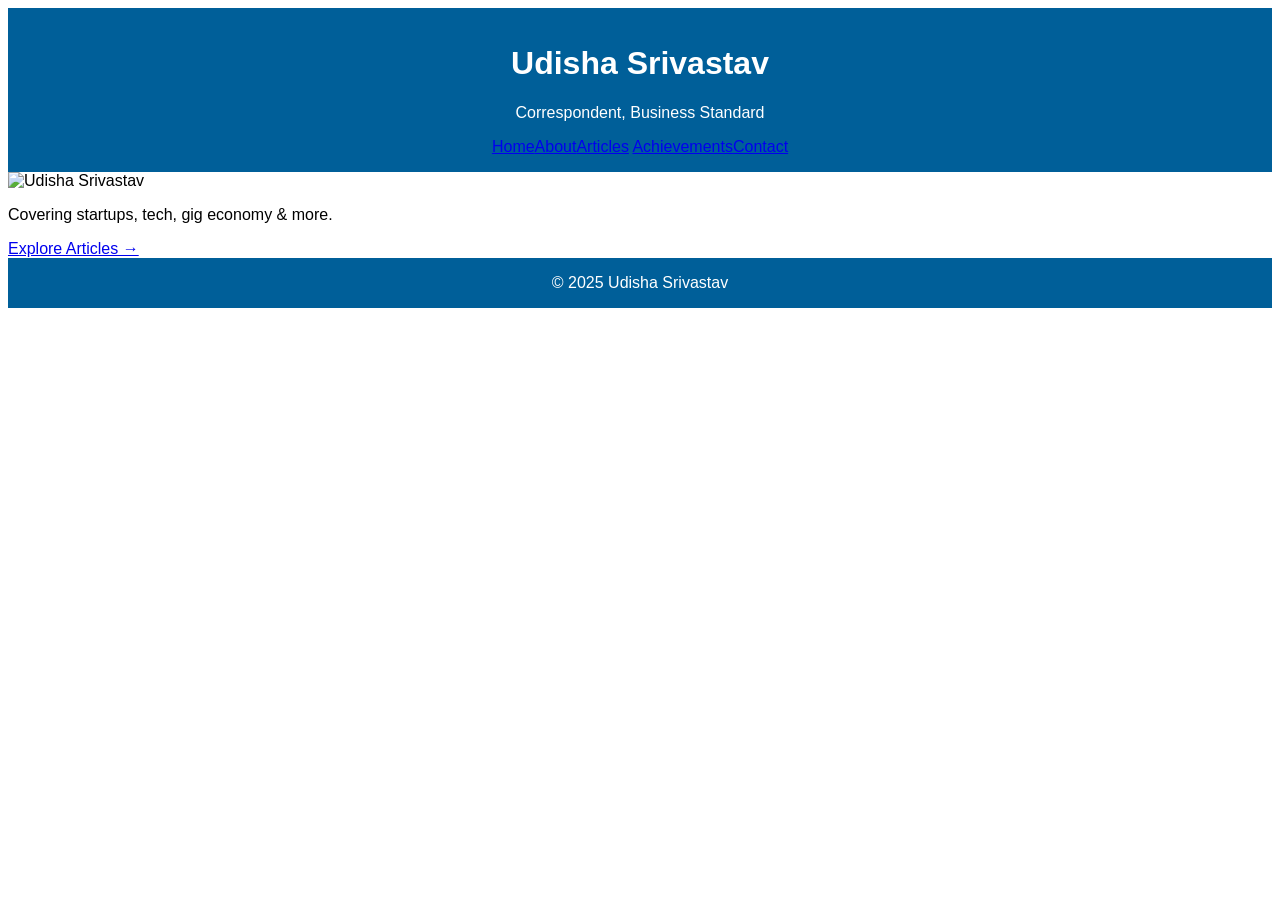
==== index.html @ 0d48445c "Initial commit for Udisha Portfolio" ====
<!DOCTYPE html>
<html lang="en"><head><meta charset="UTF-8"><meta name="viewport" content="width=device-width,initial-scale=1.0">
<title>Udisha Srivastav – Journalist</title><link rel="stylesheet" href="styles.css"></head><body>
<header><h1>Udisha Srivastav</h1><p>Correspondent, Business Standard</p><nav>
<a href="index.html">Home</a><a href="about.html">About</a><a href="articles.html">Articles</a>
<a href="achievements.html">Achievements</a><a href="contact.html">Contact</a></nav></header>
<section class="hero"><img src="images/udisha-profile.jpg" alt="Udisha Srivastav" class="profile">
<p>Covering startups, tech, gig economy & more.</p></section>
<section class="cta"><a href="articles.html" class="btn">Explore Articles →</a></section>
<footer>&copy; 2025 Udisha Srivastav</footer></body></html>
---- styles.css ----
body{font-family:sans-serif;} header,footer{background:#005f99;color:#fff;padding:1em;text-align:center;}
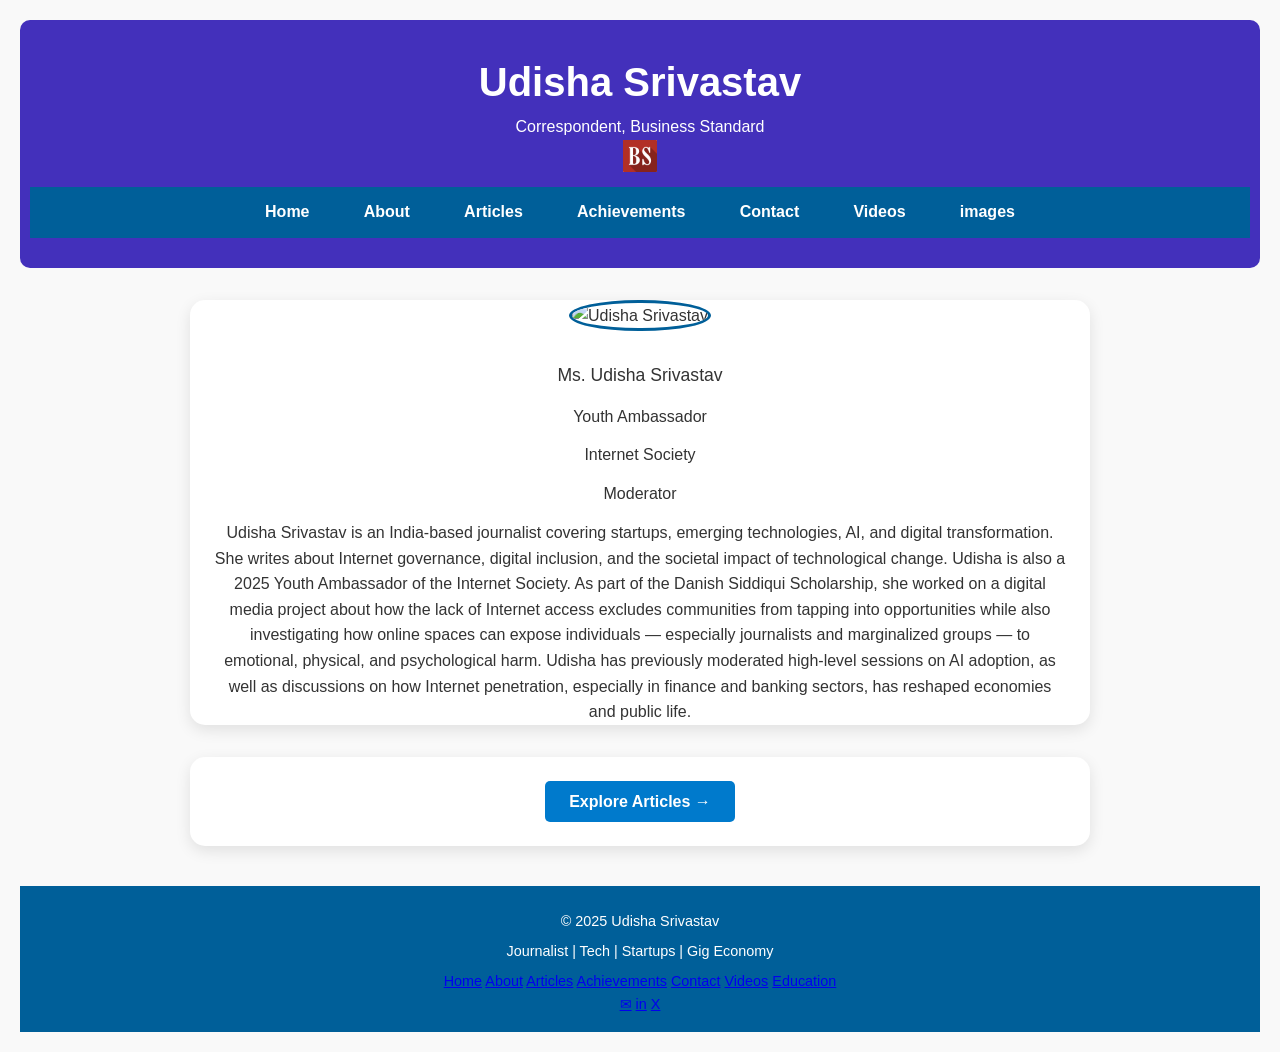
==== commit 998ec8c7: "Updated portfolio content" ====
--- a/index.html
+++ b/index.html
@@ -1,10 +1,66 @@
 <!DOCTYPE html>
 <html lang="en"><head><meta charset="UTF-8"><meta name="viewport" content="width=device-width,initial-scale=1.0">
-<title>Udisha Srivastav – Journalist</title><link rel="stylesheet" href="styles.css"></head><body>
-<header><h1>Udisha Srivastav</h1><p>Correspondent, Business Standard</p><nav>
-<a href="index.html">Home</a><a href="about.html">About</a><a href="articles.html">Articles</a>
-<a href="achievements.html">Achievements</a><a href="contact.html">Contact</a></nav></header>
-<section class="hero"><img src="images/udisha-profile.jpg" alt="Udisha Srivastav" class="profile">
-<p>Covering startups, tech, gig economy & more.</p></section>
+<title>Udisha Srivastav – Journalist</title>
+
+
+<link rel="stylesheet" href="styles.css"></head><body>
+    
+
+
+<header><h1>Udisha Srivastav</h1>
+    <p>Correspondent, Business Standard</p>
+    <div class="badge-bar">
+  <img src="[data-uri]" alt="Verified by Business Standard and Jamia" />
+</div>
+    <nav>
+<a href="index.html">Home</a>
+<a href="about.html">About</a>
+<a href="articles.html">Articles</a>
+<a href="achievements.html">Achievements</a>
+<a href="contact.html">Contact</a> 
+<a href="Videos.html">Videos</a> 
+<a href="images.html">images</a> 
+
+
+
+   </nav></header>
+   
+<section class="hero"><img src="https://media.licdn.com/dms/image/v2/D5603AQE1Zm6w93UGwA/profile-displayphoto-shrink_200_200/B56Za6_Qn7GoAY-/0/1746893867971?e=2147483647&v=beta&t=x_bZuDZJe0WEg9eIabH9xpnIP3E7OJ13Q66WK-H3qFU" alt="Udisha Srivastav" class="profile">
+
+
+<p>Ms. Udisha Srivastav<p></p>
+Youth Ambassador<p></p>
+Internet Society<p></p>
+Moderator<p></p>
+Udisha Srivastav is an India-based journalist covering startups, emerging technologies, AI, and digital transformation. She writes about Internet governance, digital inclusion, and the societal impact of technological change. Udisha is also a 2025 Youth Ambassador of the Internet Society.
+
+As part of the Danish Siddiqui Scholarship, she worked on a digital media project about how the lack of Internet access excludes communities from tapping into opportunities while also investigating how online spaces can expose individuals — especially journalists and marginalized groups — to emotional, physical, and psychological harm.
+
+Udisha has previously moderated high-level sessions on AI adoption, as well as discussions on how Internet penetration, especially in finance and banking sectors, has reshaped economies and public life. </p></section>
 <section class="cta"><a href="articles.html" class="btn">Explore Articles →</a></section>
-<footer>&copy; 2025 Udisha Srivastav</footer></body></html>
+<footer>
+  <div class="footer-container">
+    <div class="footer-info">
+      <p>&copy; 2025 Udisha Srivastav</p>
+      <p>Journalist | Tech | Startups | Gig Economy</p>
+    </div>
+    
+    <div class="footer-links">
+      <a href="index.html">Home</a>
+      <a href="about.html">About</a>
+      <a href="articles.html">Articles</a>
+      <a href="achievements.html">Achievements</a>
+      <a href="contact.html">Contact</a>
+      <a href="video.html">Videos</a>
+      <a href="education.html">Education</a>
+
+    </div>
+
+    <div class="footer-social">
+      <a href="mailto:udisha766@gmail.com" title="Email">&#x2709;</a>
+      <a href="https://linkedin.com/in/udisha-srivastav" target="_blank" title="LinkedIn">in</a>
+      <a href="https://x.com/UdishaSrivastav" target="_blank" title="X / Twitter">X</a>
+    </div>
+  </div>
+</footer>
+</body></html>
--- a/styles.css
+++ b/styles.css
@@ -1 +1,422 @@
-body{font-family:sans-serif;} header,footer{background:#005f99;color:#fff;padding:1em;text-align:center;}+body{font-family:sans-serif;} header,footer{background:#7090a3;color:#fcc3c3;padding:1em;text-align:center;}
+nav {
+  display: flex;
+  justify-content: center;  /* or space-around, space-evenly */
+  flex-wrap: wrap;
+  gap: 20px; /* optional if using justify-content */
+}
+<style>
+    .content {
+      max-width: 800px;
+      margin: 2em auto;
+      padding: 0 1em;
+      line-height: 1.7;
+      font-size: 1.1em;
+      color: #333;
+    }
+
+    .content h2 {
+      font-size: 2em;
+      margin-bottom: 0.5em;
+      color: #005f99;
+    }
+
+    .content h3 {
+      margin-top: 1.5em;
+      color: #007acc;
+    }
+
+    ul {
+      list-style-type: disc;
+      padding-left: 1.5em;
+    }
+
+    li {
+      margin: 0.5em 0;
+    }
+
+    nav {
+      display: flex;
+      justify-content: center;
+      gap: 20px;
+      background: #005f99;
+      padding: 1em 0;
+      flex-wrap: wrap;
+    }
+
+    nav a {
+      color: white;
+      text-decoration: none;
+      font-weight: 500;
+    }
+
+    nav a:hover {
+      text-decoration: underline;
+    }
+
+    header, footer {
+      text-align: center;
+      background: #005f99;
+      color: white;
+      padding: 1em 0;
+    }
+  </style>
+
+  <style>
+    body {
+      font-family: 'Segoe UI', Tahoma, Geneva, Verdana, sans-serif;
+      margin: 0;
+      background: #f8f9fa;
+      color: #333;
+    }
+
+    header, footer {
+      background: #005f99;
+      color: white;
+      text-align: center;
+      padding: 1em 0;
+    }
+
+    nav {
+      display: flex;
+      justify-content: center;
+      flex-wrap: wrap;
+      gap: 20px;
+      padding: 1em 0;
+      background: #005f99;
+    }
+
+    nav a {
+      color: white;
+      text-decoration: none;
+      font-weight: 500;
+      font-size: 1em;
+    }
+
+    nav a:hover {
+      text-decoration: underline;
+    }
+
+    .content {
+      max-width: 800px;
+      margin: 2em auto;
+      padding: 0 1.5em;
+    }
+
+    h2 {
+      color: #005f99;
+      text-align: center;
+      font-size: 2em;
+      margin-bottom: 0.5em;
+    }
+
+    ul {
+      list-style-type: disc;
+      padding-left: 2em;
+      line-height: 1.7;
+    }
+
+    li {
+      margin: 0.5em 0;
+    }
+  </style>
+
+  <style>
+    body {
+      font-family: 'Segoe UI', Tahoma, Geneva, Verdana, sans-serif;
+      margin: 0;
+      background: #f5f7fa;
+      color: #333;
+    }
+
+    header, footer {
+      background-color: #005f99;
+      color: white;
+      text-align: center;
+      padding: 1em 0;
+    }
+
+    nav {
+      display: flex;
+      justify-content: center;
+      flex-wrap: wrap;
+      gap: 20px;
+      padding: 1em 0;
+    }
+
+    nav a {
+      color: white;
+      text-decoration: none;
+      font-weight: 500;
+    }
+
+    nav a:hover {
+      text-decoration: underline;
+    }
+
+    .hero {
+      max-width: 900px;
+      margin: 2em auto;
+      padding: 0 1.5em;
+      text-align: center;
+    }
+
+    .hero img.profile {
+      width: 160px;
+      height: 160px;
+      border-radius: 50%;
+      object-fit: cover;
+      margin-bottom: 1em;
+      border: 3px solid #005f99;
+    }
+
+    .hero h2 {
+      font-size: 2em;
+      margin-bottom: 0.2em;
+      color: #005f99;
+    }
+
+    .hero p {
+      font-size: 1.1em;
+      line-height: 1.7;
+      margin: 0.75em 0;
+    }
+
+    .cta {
+      text-align: center;
+      padding: 2em 0;
+    }
+
+    .btn {
+      background-color: #007acc;
+      color: white;
+      padding: 0.75em 1.5em;
+      text-decoration: none;
+      font-weight: bold;
+      border-radius: 5px;
+      transition: background-color 0.3s;
+    }
+
+    .btn:hover {
+      background-color: #005f99;
+    }
+
+    footer {
+      font-size: 0.9em;
+      padding: 1em;
+    }
+  </style>
+  .badge-bar {
+  position: fixed;
+  top: 0;
+  left: 0;
+  width: 100%;
+  background: #fff;
+  border-bottom: 1px solid #ccc;
+  text-align: left;
+  padding: 0.5em 1em;
+  z-index: 1000;
+}
+
+.badge-bar img {
+  height: 32px;
+  vertical-align: middle;
+}
+<style>
+    .gallery-container {
+      max-width: 1200px;
+      margin: 2rem auto;
+      padding: 0 1rem;
+    }
+
+    .gallery-title {
+      text-align: center;
+      font-size: 2rem;
+      margin-bottom: 1rem;
+      color: #005f99;
+    }
+
+    .image-grid {
+      display: grid;
+      grid-template-columns: repeat(auto-fit, minmax(250px, 1fr));
+      gap: 1.5rem;
+    }
+
+    .image-grid img {
+      width: 100%;
+      height: auto;
+      border-radius: 10px;
+      box-shadow: 0 4px 10px rgba(0,0,0,0.1);
+      transition: transform 0.3s ease;
+    }
+
+    .image-grid img:hover {
+      transform: scale(1.03);
+    }
+
+    @media(max-width: 600px) {
+      .gallery-title {
+        font-size: 1.5rem;
+      }
+    }
+  </style>
+  body {
+  font-family: 'Segoe UI', sans-serif;
+  margin: 0;
+  background-color: #f5f5f5;
+  color: #333;
+}
+
+header, footer {
+  background: #005f99;
+  color: white;
+  text-align: center;
+  padding: 1rem 0;
+}
+
+nav {
+  display: flex;
+  justify-content: center;
+  flex-wrap: wrap;
+  gap: 15px;
+  background: #005f99;
+  padding: 0.5rem;
+}
+
+nav a {
+  color: white;
+  text-decoration: none;
+  font-weight: 500;
+  padding: 0.3em 0.6em;
+}
+
+nav a:hover, nav a.active {
+  text-decoration: underline;
+  background-color: #004970;
+  border-radius: 4px;
+}
+
+.gallery-container {
+  max-width: 1200px;
+  margin: 2rem auto;
+  padding: 0 1rem;
+}
+
+.gallery-title {
+  text-align: center;
+  font-size: 2rem;
+  margin-bottom: 1rem;
+  color: #005f99;
+}
+
+.image-grid {
+  display: grid;
+  grid-template-columns: repeat(auto-fit, minmax(250px, 1fr));
+  gap: 1.5rem;
+}
+
+.image-grid img {
+  width: 100%;
+  height: auto;
+  border-radius: 10px;
+  box-shadow: 0 4px 10px rgba(0,0,0,0.1);
+  transition: transform 0.3s ease;
+}
+
+.image-grid img:hover {
+  transform: scale(1.05);
+}
+
+footer p {
+  margin: 0.5em 0;
+}
+.image-container {
+  display: flex;
+  gap: 20px; /* change this value as needed */
+}
+* {
+  margin: 0;
+  padding: 0;
+  box-sizing: border-box;
+  font-family: 'Segoe UI', Tahoma, Geneva, Verdana, sans-serif;
+}
+
+body {
+  background-color: #f9f9f9;
+  color: #333;
+  line-height: 1.6;
+  padding: 20px;
+}
+header {
+  text-align: center;
+  padding: 30px 10px;
+  background-color: #4330bb;
+  color: white;
+  border-radius: 10px;
+  margin-bottom: 30px;
+}
+
+h1 {
+  font-size: 2.5rem;
+}
+
+nav {
+  margin-top: 15px;
+}
+
+nav a {
+  margin: 0 10px;
+  text-decoration: none;
+  color: white;
+  font-weight: bold;
+  transition: color 0.3s ease;
+}
+
+nav a:hover {
+  color: #ffdd57;
+}
+section {
+  max-width: 900px;
+  margin: 0 auto 40px auto;
+  background: white;
+  padding: 30px;
+  border-radius: 15px;
+  box-shadow: 0 5px 15px rgba(0,0,0,0.1);
+}
+
+section h2 {
+  margin-bottom: 20px;
+  color: #007bff;
+  font-size: 1.8rem;
+}
+.image-container {
+  display: flex;
+  flex-wrap: wrap;
+  gap: 20px;
+  justify-content: center;
+}
+
+.image-container img {
+  width: 200px;
+  border-radius: 10px;
+  box-shadow: 0 2px 10px rgba(0,0,0,0.15);
+  transition: transform 0.3s ease;
+}
+
+.image-container img:hover {
+  transform: scale(1.05);
+}
+@media screen and (max-width: 600px) {
+  .image-container {
+    flex-direction: column;
+    align-items: center;
+  }
+
+  header h1 {
+    font-size: 2rem;
+  }
+
+  section {
+    padding: 15px;
+  }
+}
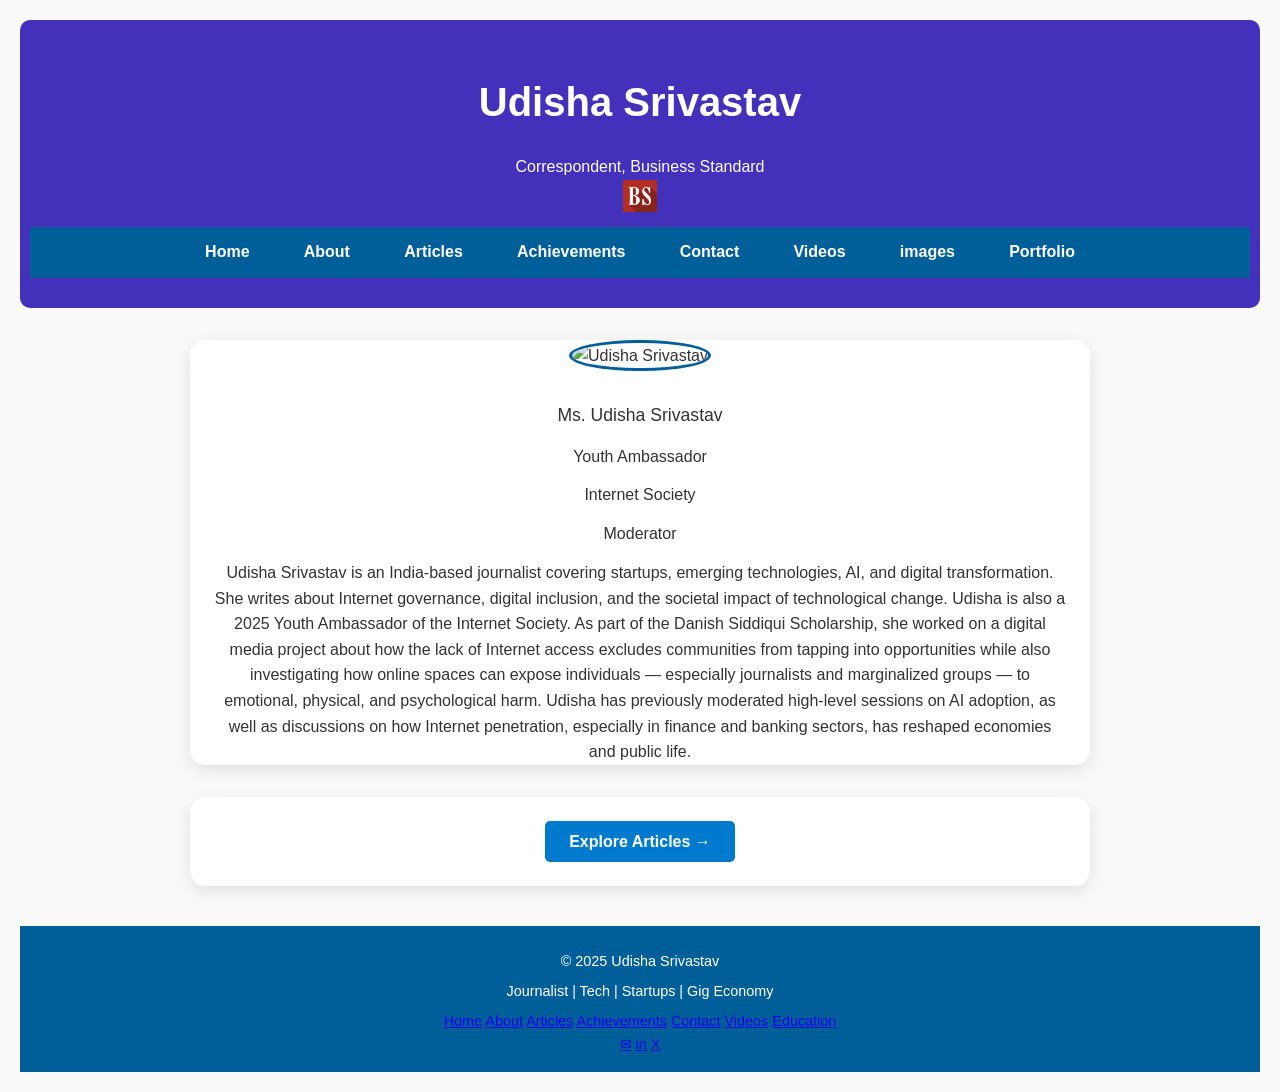
==== commit f7f7e0e4: "Update: portfolio images and layout improvements" ====
--- a/index.html
+++ b/index.html
@@ -20,6 +20,7 @@
 <a href="contact.html">Contact</a> 
 <a href="Videos.html">Videos</a> 
 <a href="images.html">images</a> 
+<a href="Portfolio.html">Portfolio</a> 
 
 
 
--- a/styles.css
+++ b/styles.css
@@ -420,3 +420,79 @@
     padding: 15px;
   }
 }
+<style>
+    body {
+      background-color: #004080;
+      margin: 0;
+      font-family: Arial, sans-serif;
+      color: white;
+    }
+
+    h1 {
+      text-align: center;
+      padding: 20px;
+      font-size: 2.5rem;
+      color: #fff;
+    }
+
+    .gallery {
+      display: grid;
+      grid-template-columns: repeat(auto-fit, minmax(250px, 1fr));
+      gap: 20px;
+      padding: 40px;
+    }
+
+    .gallery img {
+      width: 100%;
+      height: 350px;
+      object-fit: cover;
+      border-radius: 12px;
+      box-shadow: 0 4px 12px rgba(0, 0, 0, 0.3);
+      transition: transform 0.3s, box-shadow 0.3s;
+    }
+
+    .gallery img:hover {
+      transform: scale(1.05);
+      box-shadow: 0 6px 16px rgba(0, 0, 0, 0.5);
+    }
+
+    a.back-link {
+      display: block;
+      text-align: center;
+      padding-bottom: 30px;
+      color: #ffcc00;
+      text-decoration: none;
+      font-size: 1.2rem;
+    }
+
+    a.back-link:hover {
+      text-decoration: underline;
+    }
+  
+<head>
+  <style>
+    .portfolio-gallery {
+      display: grid;
+      grid-template-columns: repeat(auto-fit, minmax(250px, 1fr));
+      gap: 20px;
+      padding: 40px;
+      background: linear-gradient(to bottom right, #002244, #004080);
+    }
+
+    .portfolio-gallery img {
+      width: 100%;
+      height: 350px;
+      object-fit: cover;
+      border-radius: 14px;
+      box-shadow: 0 6px 20px rgba(0, 0, 0, 0.5);
+      transition: transform 0.3s ease, box-shadow 0.3s ease;
+      border: 2px solid #ffffff33;
+    }
+
+    .portfolio-gallery img:hover {
+      transform: scale(1.03);
+      box-shadow: 0 12px 30px rgba(0, 0, 0, 0.8);
+      border-color: #ffd700;
+    }
+  </style>
+</head>
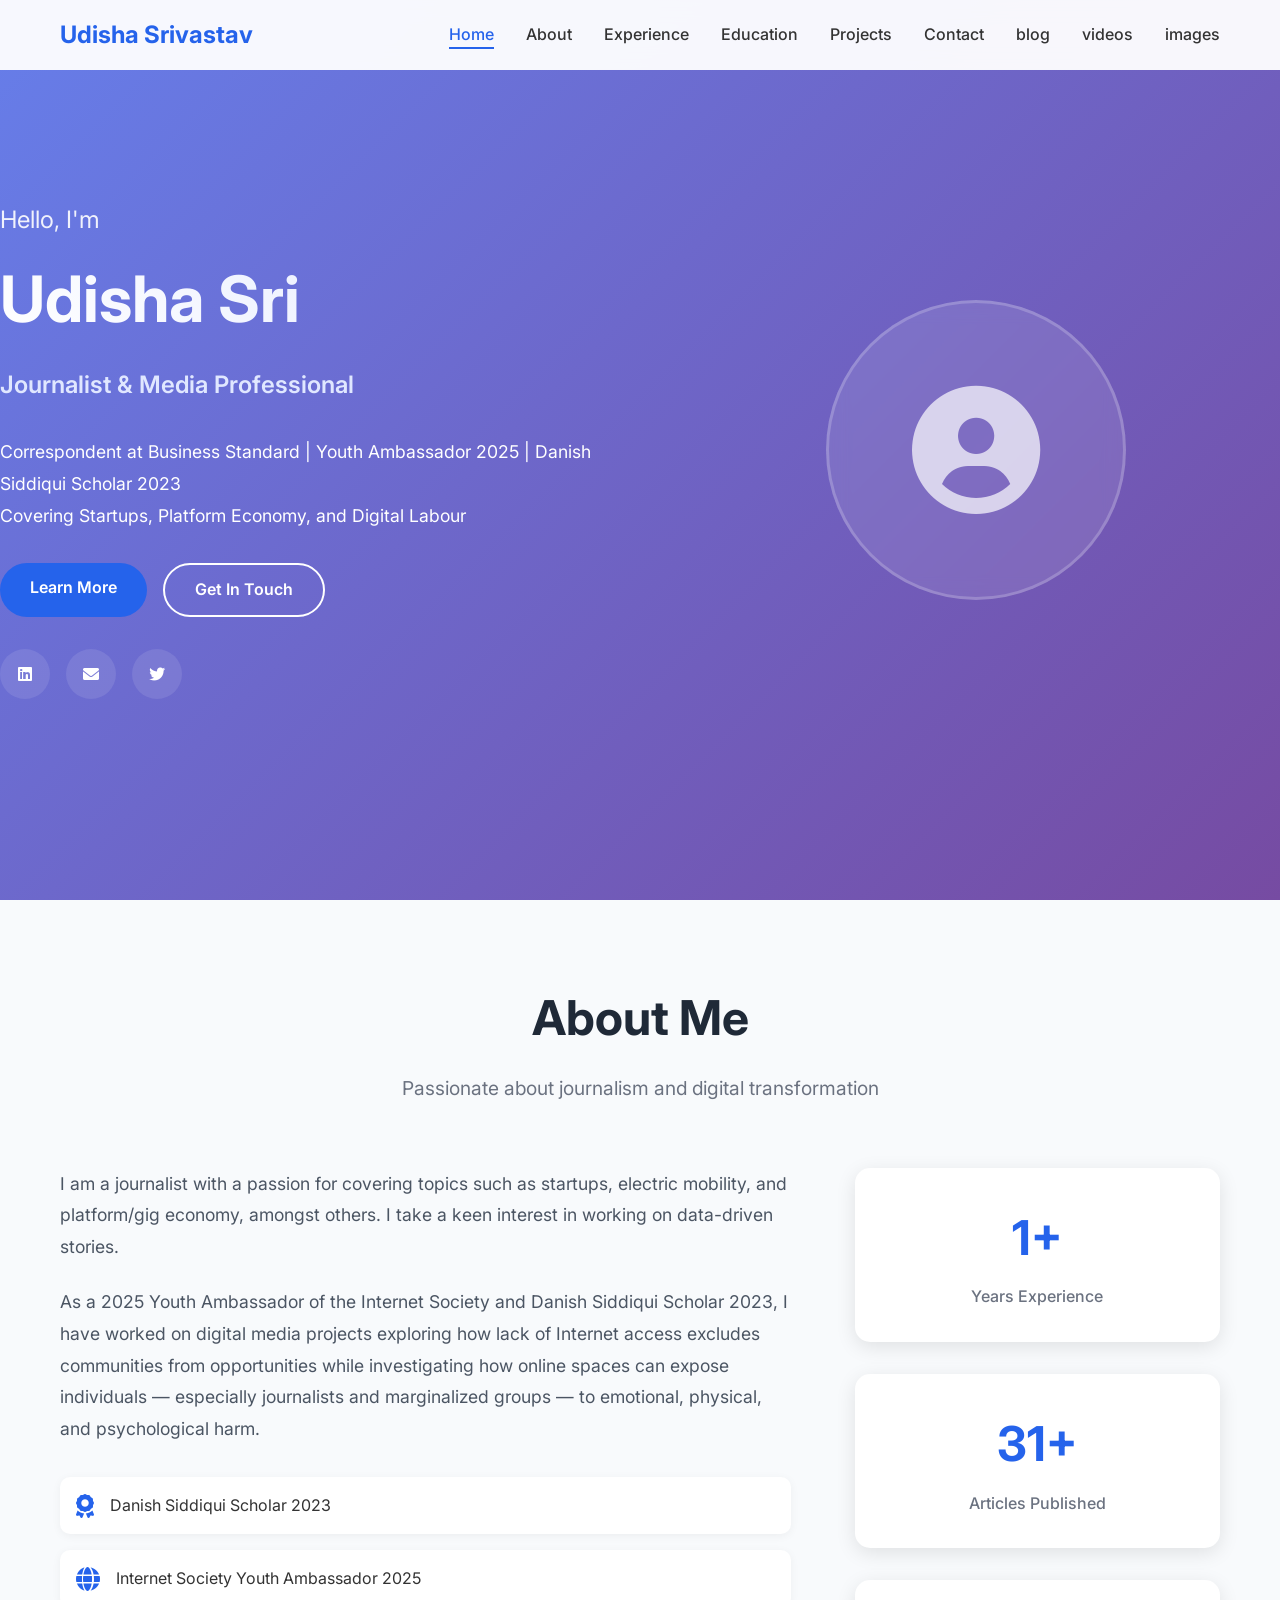
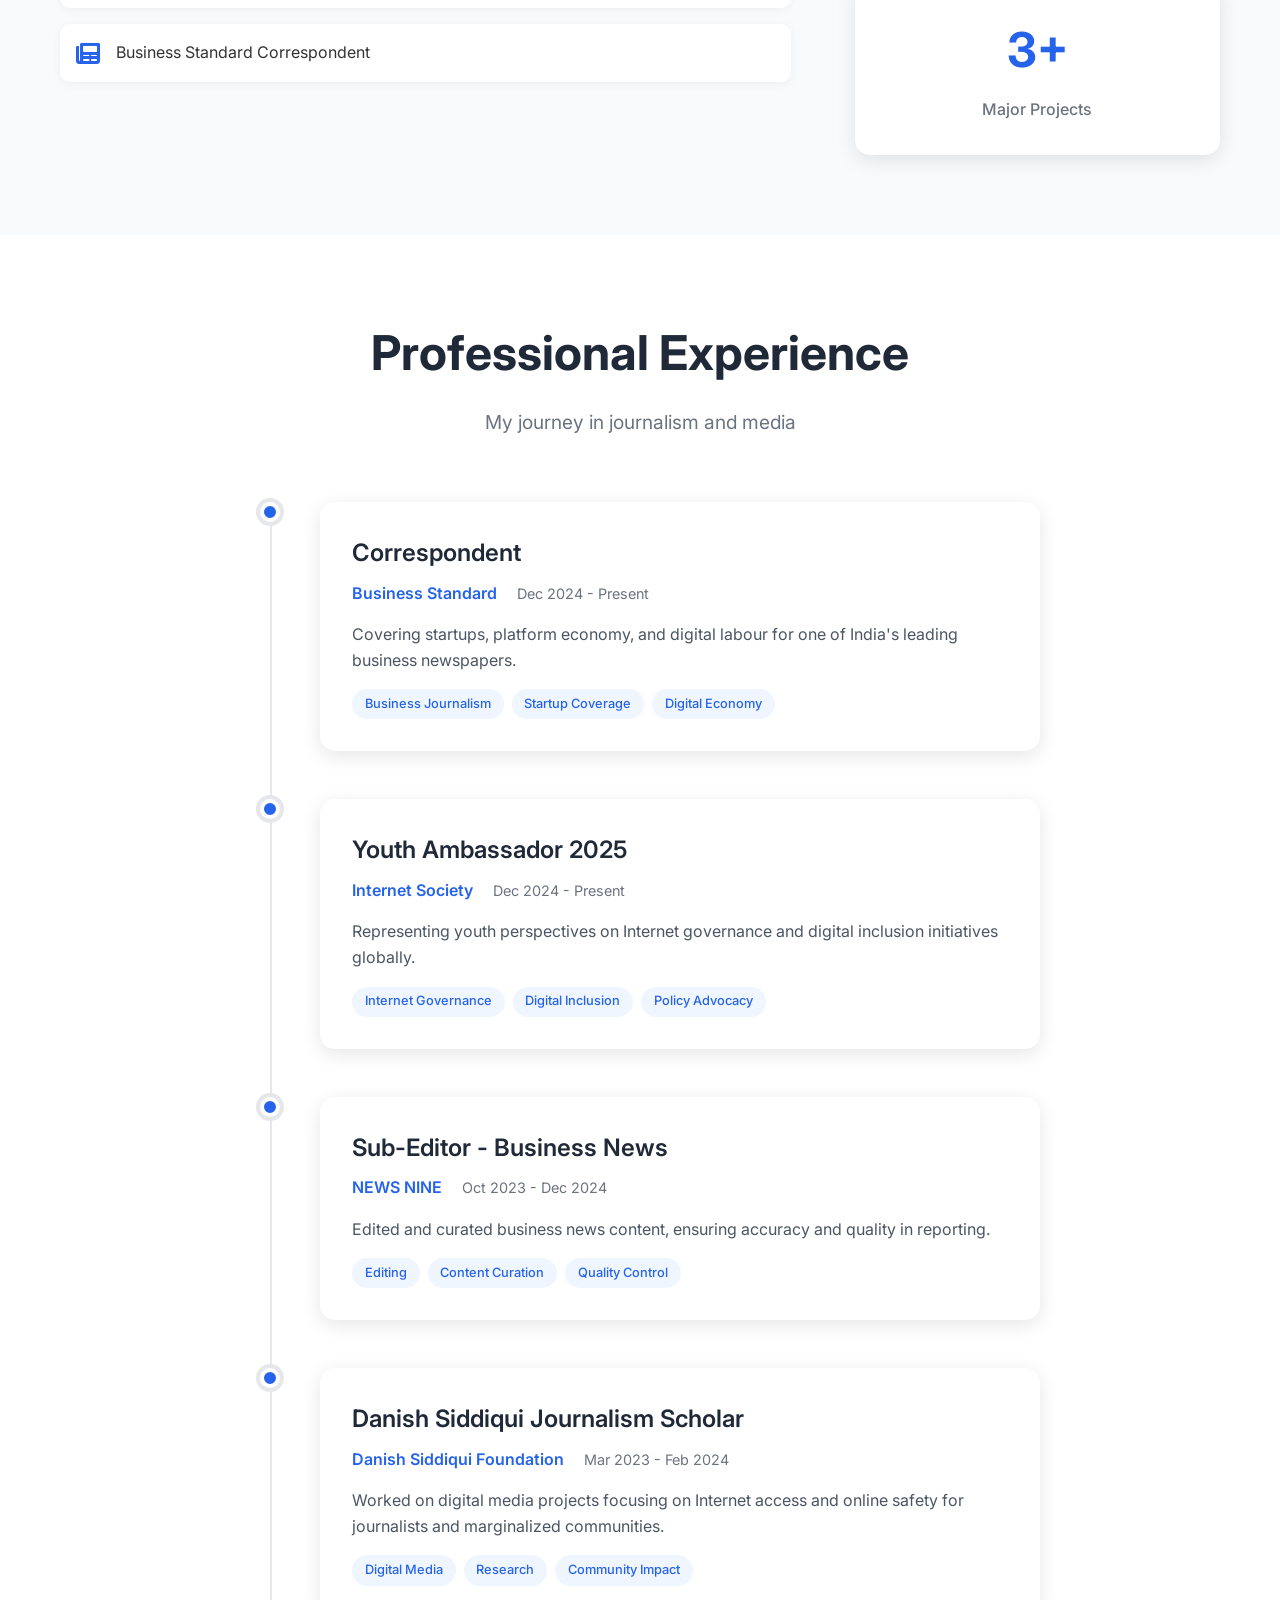
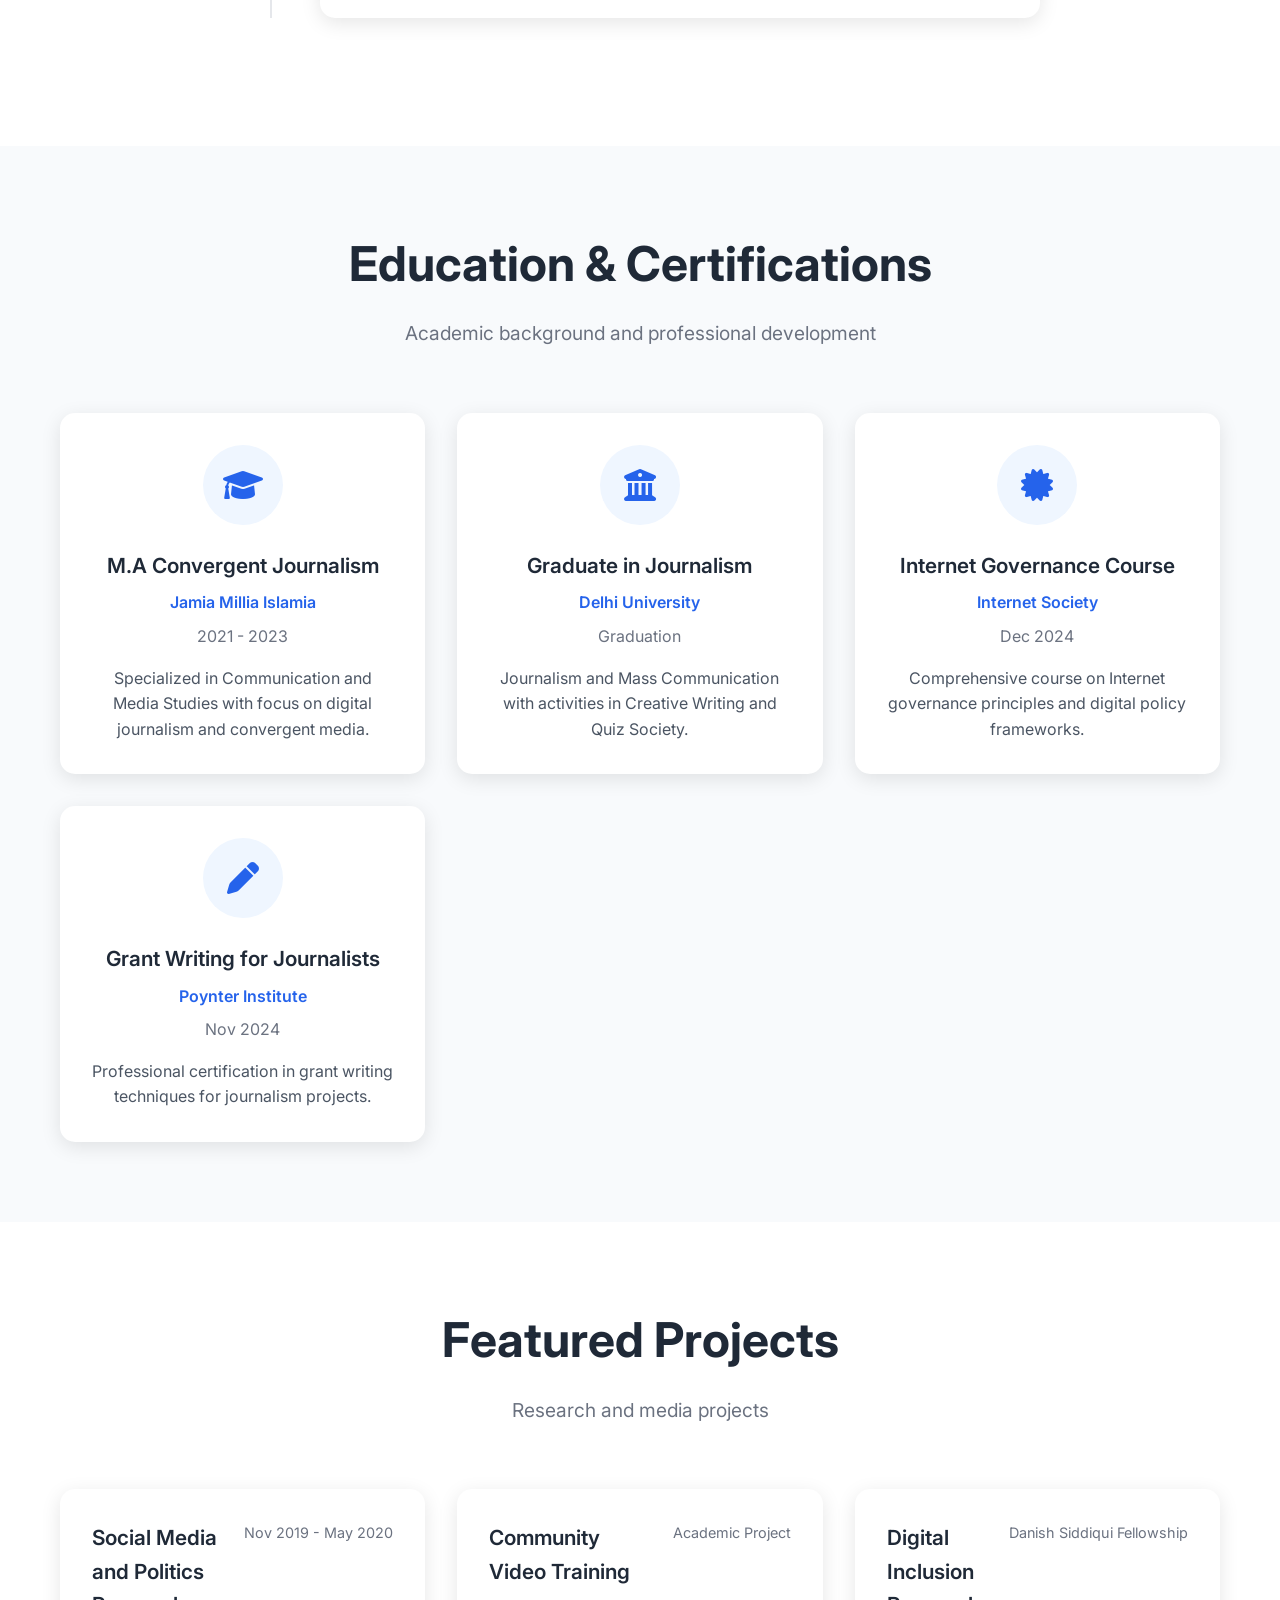
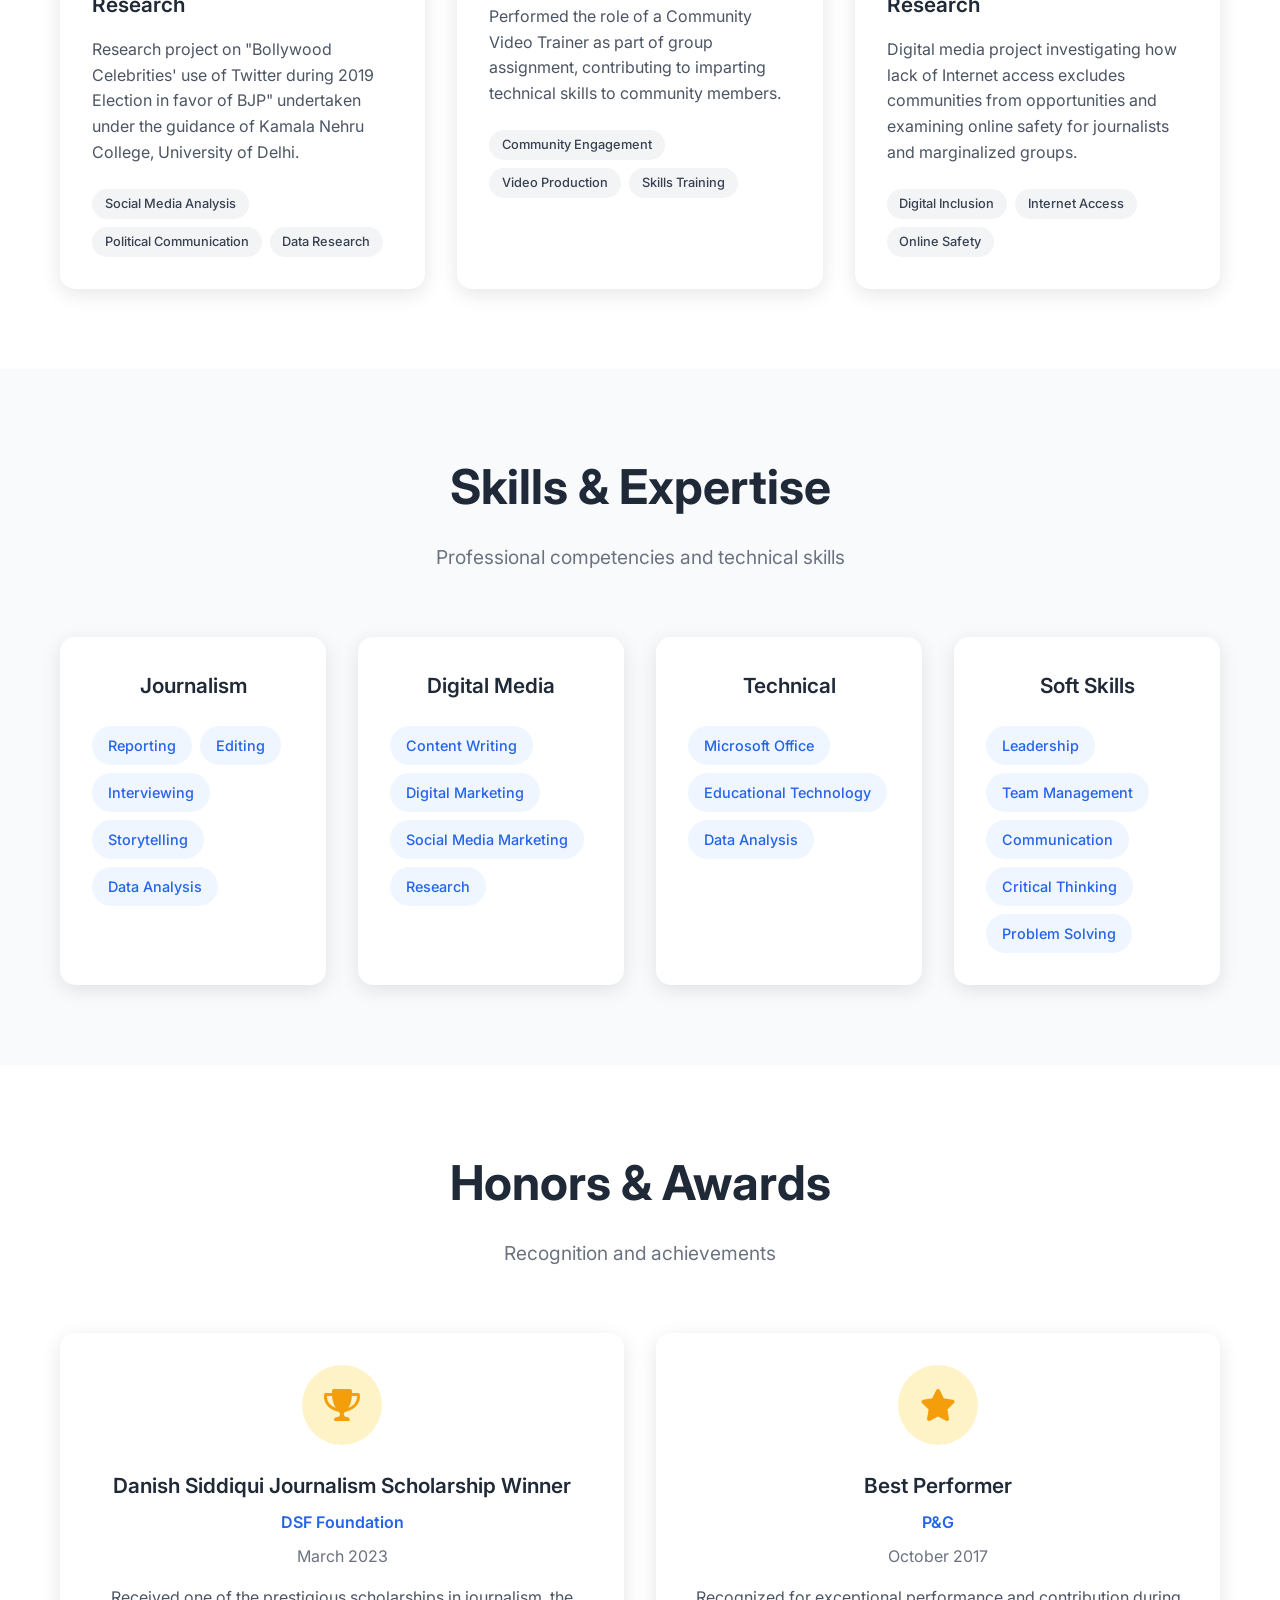
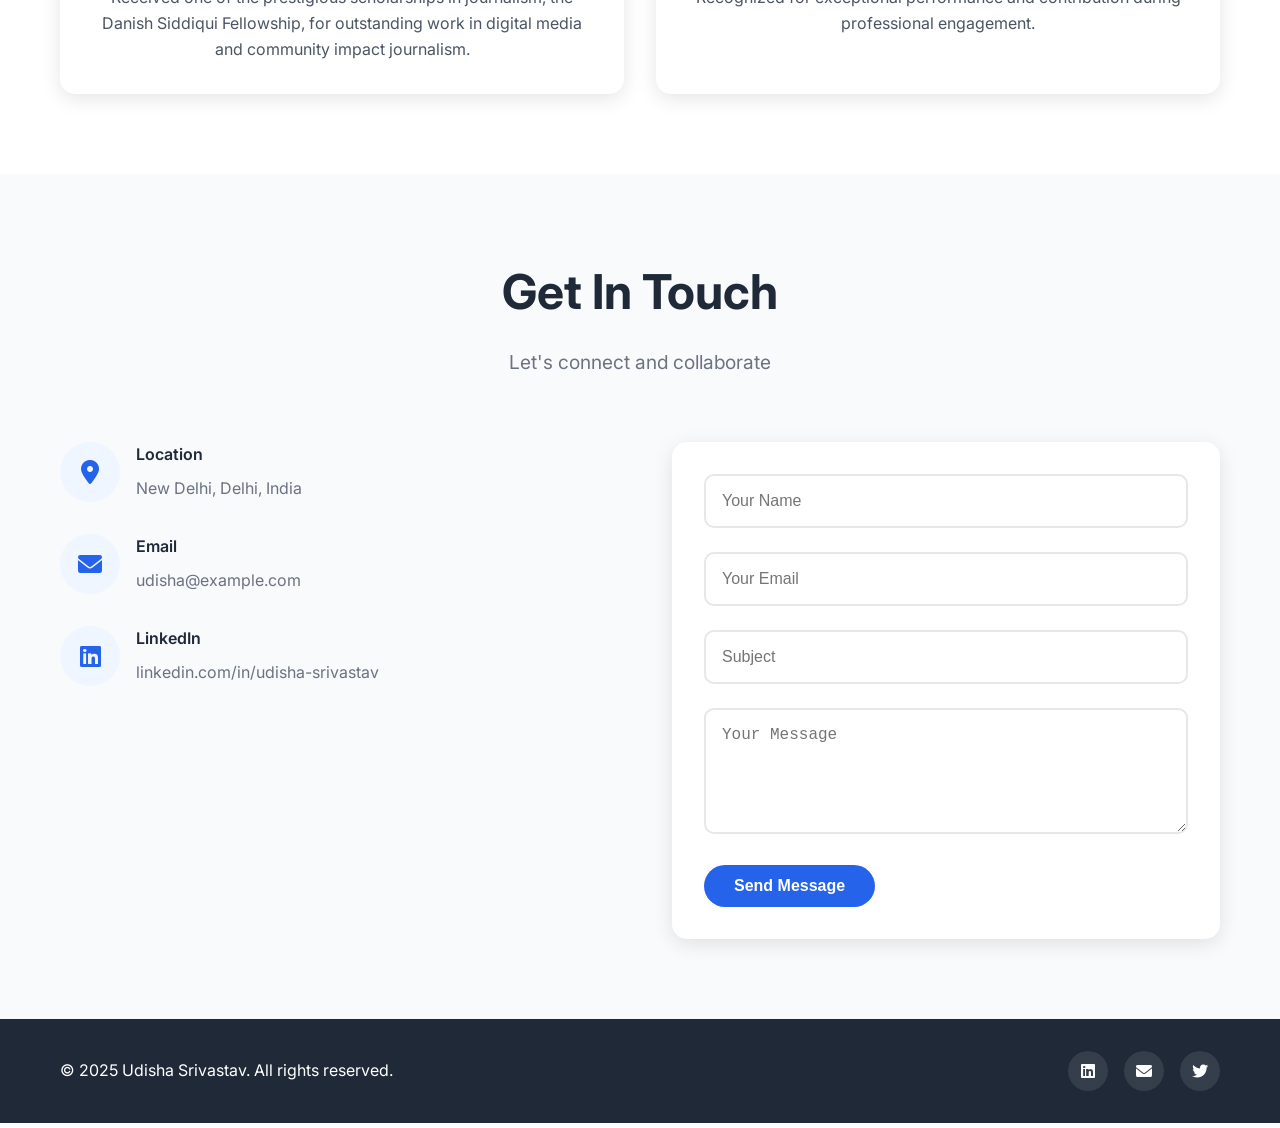
==== commit 7ec2f3ee: "Update: portfolio images and layout improvements" ====
--- a/index.html
+++ b/index.html
@@ -1,67 +1,516 @@
 <!DOCTYPE html>
-<html lang="en"><head><meta charset="UTF-8"><meta name="viewport" content="width=device-width,initial-scale=1.0">
-<title>Udisha Srivastav – Journalist</title>
-
-
-<link rel="stylesheet" href="styles.css"></head><body>
-    
-
-
-<header><h1>Udisha Srivastav</h1>
-    <p>Correspondent, Business Standard</p>
-    <div class="badge-bar">
-  <img src="[data-uri]" alt="Verified by Business Standard and Jamia" />
-</div>
-    <nav>
-<a href="index.html">Home</a>
-<a href="about.html">About</a>
-<a href="articles.html">Articles</a>
-<a href="achievements.html">Achievements</a>
-<a href="contact.html">Contact</a> 
-<a href="Videos.html">Videos</a> 
-<a href="images.html">images</a> 
-<a href="Portfolio.html">Portfolio</a> 
-
-
-
-   </nav></header>
-   
-<section class="hero"><img src="https://media.licdn.com/dms/image/v2/D5603AQE1Zm6w93UGwA/profile-displayphoto-shrink_200_200/B56Za6_Qn7GoAY-/0/1746893867971?e=2147483647&v=beta&t=x_bZuDZJe0WEg9eIabH9xpnIP3E7OJ13Q66WK-H3qFU" alt="Udisha Srivastav" class="profile">
-
-
-<p>Ms. Udisha Srivastav<p></p>
-Youth Ambassador<p></p>
-Internet Society<p></p>
-Moderator<p></p>
-Udisha Srivastav is an India-based journalist covering startups, emerging technologies, AI, and digital transformation. She writes about Internet governance, digital inclusion, and the societal impact of technological change. Udisha is also a 2025 Youth Ambassador of the Internet Society.
-
-As part of the Danish Siddiqui Scholarship, she worked on a digital media project about how the lack of Internet access excludes communities from tapping into opportunities while also investigating how online spaces can expose individuals — especially journalists and marginalized groups — to emotional, physical, and psychological harm.
-
-Udisha has previously moderated high-level sessions on AI adoption, as well as discussions on how Internet penetration, especially in finance and banking sectors, has reshaped economies and public life. </p></section>
-<section class="cta"><a href="articles.html" class="btn">Explore Articles →</a></section>
-<footer>
-  <div class="footer-container">
-    <div class="footer-info">
-      <p>&copy; 2025 Udisha Srivastav</p>
-      <p>Journalist | Tech | Startups | Gig Economy</p>
-    </div>
-    
-    <div class="footer-links">
-      <a href="index.html">Home</a>
-      <a href="about.html">About</a>
-      <a href="articles.html">Articles</a>
-      <a href="achievements.html">Achievements</a>
-      <a href="contact.html">Contact</a>
-      <a href="video.html">Videos</a>
-      <a href="education.html">Education</a>
-
-    </div>
-
-    <div class="footer-social">
-      <a href="mailto:udisha766@gmail.com" title="Email">&#x2709;</a>
-      <a href="https://linkedin.com/in/udisha-srivastav" target="_blank" title="LinkedIn">in</a>
-      <a href="https://x.com/UdishaSrivastav" target="_blank" title="X / Twitter">X</a>
-    </div>
-  </div>
-</footer>
-</body></html>
+<html lang="en">
+<head>
+    <meta charset="UTF-8">
+    <meta name="viewport" content="width=device-width, initial-scale=1.0">
+    <title>Udisha Srivastav - Journalist & Media Professional</title>
+    <link rel="stylesheet" href="styles.css">
+    <link href="https://fonts.googleapis.com/css2?family=Inter:wght@300;400;500;600;700&display=swap" rel="stylesheet">
+    <link rel="stylesheet" href="https://cdnjs.cloudflare.com/ajax/libs/font-awesome/6.0.0/css/all.min.css">
+</head>
+<body>
+    <!-- Navigation -->
+    <nav class="navbar">
+        <div class="nav-container">
+            <div class="nav-logo">
+                <h2>Udisha Srivastav</h2>
+            </div>
+            <ul class="nav-menu">
+                <li class="nav-item">
+                    <a href="#home" class="nav-link">Home</a>
+                </li>
+                <li class="nav-item">
+                    <a href="#about" class="nav-link">About</a>
+                </li>
+                <li class="nav-item">
+                    <a href="#experience" class="nav-link">Experience</a>
+                </li>
+                <li class="nav-item">
+                    <a href="#education" class="nav-link">Education</a>
+                </li>
+                <li class="nav-item">
+                    <a href="#projects" class="nav-link">Projects</a>
+                </li>
+                <li class="nav-item">
+                    <a href="#contact" class="nav-link">Contact</a>
+                </li>
+                <li class="nav-item">
+                    <a href="blog.html" class="nav-link">blog</a>
+                </li>
+                <li class="nav-item">
+                    <a href="videos.html" class="nav-link">videos</a>
+                </li>
+                
+                    <a href="image.html" class="nav-link">images</a>
+                </li>
+            </ul>
+            <div class="hamburger">
+                <span class="bar"></span>
+                <span class="bar"></span>
+                <span class="bar"></span>
+            </div>
+        </div>
+    </nav>
+
+    <!-- Hero Section -->
+    <section id="home" class="hero">
+        <div class="hero-container">
+            <div class="hero-content">
+                <h1 class="hero-title">
+                    <span class="hero-greeting">Hello, I'm</span>
+                    <span class="hero-name">Udisha Srivastav</span>
+                </h1>
+                <p class="hero-subtitle">Journalist & Media Professional</p>
+                <p class="hero-description">
+                    Correspondent at Business Standard | Youth Ambassador 2025 | Danish Siddiqui Scholar 2023
+                    <br>Covering Startups, Platform Economy, and Digital Labour
+                </p>
+                <div class="hero-buttons">
+                    <a href="#about" class="btn btn-primary">Learn More</a>
+                    <a href="#contact" class="btn btn-secondary">Get In Touch</a>
+                </div>
+                <div class="hero-social">
+                    <a href="https://linkedin.com/in/udisha-srivastav" target="_blank" class="social-link">
+                        <i class="fab fa-linkedin"></i>
+                    </a>
+                    <a href="mailto:udisha@example.com" class="social-link">
+                        <i class="fas fa-envelope"></i>
+                    </a>
+                    <a href="https://twitter.com/udisha" target="_blank" class="social-link">
+                        <i class="fab fa-twitter"></i>
+                    </a>
+                </div>
+            </div>
+            <div class="hero-image">
+                <div class="hero-image-placeholder">
+                    <i class="fas fa-user-circle"></i>
+                </div>
+            </div>
+        </div>
+    </section>
+
+    <!-- About Section -->
+    <section id="about" class="about">
+        <div class="container">
+            <div class="section-header">
+                <h2 class="section-title">About Me</h2>
+                <p class="section-subtitle">Passionate about journalism and digital transformation</p>
+            </div>
+            <div class="about-content">
+                <div class="about-text">
+                    <p class="about-description">
+                        I am a journalist with a passion for covering topics such as startups, electric mobility, 
+                        and platform/gig economy, amongst others. I take a keen interest in working on data-driven stories.
+                    </p>
+                    <p class="about-description">
+                        As a 2025 Youth Ambassador of the Internet Society and Danish Siddiqui Scholar 2023, 
+                        I have worked on digital media projects exploring how lack of Internet access excludes 
+                        communities from opportunities while investigating how online spaces can expose individuals 
+                        — especially journalists and marginalized groups — to emotional, physical, and psychological harm.
+                    </p>
+                    <div class="about-highlights">
+                        <div class="highlight-item">
+                            <i class="fas fa-award"></i>
+                            <span>Danish Siddiqui Scholar 2023</span>
+                        </div>
+                        <div class="highlight-item">
+                            <i class="fas fa-globe"></i>
+                            <span>Internet Society Youth Ambassador 2025</span>
+                        </div>
+                        <div class="highlight-item">
+                            <i class="fas fa-newspaper"></i>
+                            <span>Business Standard Correspondent</span>
+                        </div>
+                    </div>
+                </div>
+                <div class="about-stats">
+                    <div class="stat-item">
+                        <h3 class="stat-number">3+</h3>
+                        <p class="stat-label">Years Experience</p>
+                    </div>
+                    <div class="stat-item">
+                        <h3 class="stat-number">50+</h3>
+                        <p class="stat-label">Articles Published</p>
+                    </div>
+                    <div class="stat-item">
+                        <h3 class="stat-number">5+</h3>
+                        <p class="stat-label">Major Projects</p>
+                    </div>
+                </div>
+            </div>
+        </div>
+    </section>
+
+    <!-- Experience Section -->
+    <section id="experience" class="experience">
+        <div class="container">
+            <div class="section-header">
+                <h2 class="section-title">Professional Experience</h2>
+                <p class="section-subtitle">My journey in journalism and media</p>
+            </div>
+            <div class="timeline">
+                <div class="timeline-item">
+                    <div class="timeline-marker"></div>
+                    <div class="timeline-content">
+                        <div class="timeline-header">
+                            <h3 class="timeline-title">Correspondent</h3>
+                            <span class="timeline-company">Business Standard</span>
+                            <span class="timeline-date">Dec 2024 - Present</span>
+                        </div>
+                        <p class="timeline-description">
+                            Covering startups, platform economy, and digital labour for one of India's leading business newspapers.
+                        </p>
+                        <div class="timeline-skills">
+                            <span class="skill-tag">Business Journalism</span>
+                            <span class="skill-tag">Startup Coverage</span>
+                            <span class="skill-tag">Digital Economy</span>
+                        </div>
+                    </div>
+                </div>
+
+                <div class="timeline-item">
+                    <div class="timeline-marker"></div>
+                    <div class="timeline-content">
+                        <div class="timeline-header">
+                            <h3 class="timeline-title">Youth Ambassador 2025</h3>
+                            <span class="timeline-company">Internet Society</span>
+                            <span class="timeline-date">Dec 2024 - Present</span>
+                        </div>
+                        <p class="timeline-description">
+                            Representing youth perspectives on Internet governance and digital inclusion initiatives globally.
+                        </p>
+                        <div class="timeline-skills">
+                            <span class="skill-tag">Internet Governance</span>
+                            <span class="skill-tag">Digital Inclusion</span>
+                            <span class="skill-tag">Policy Advocacy</span>
+                        </div>
+                    </div>
+                </div>
+
+                <div class="timeline-item">
+                    <div class="timeline-marker"></div>
+                    <div class="timeline-content">
+                        <div class="timeline-header">
+                            <h3 class="timeline-title">Sub-Editor - Business News</h3>
+                            <span class="timeline-company">NEWS NINE</span>
+                            <span class="timeline-date">Oct 2023 - Dec 2024</span>
+                        </div>
+                        <p class="timeline-description">
+                            Edited and curated business news content, ensuring accuracy and quality in reporting.
+                        </p>
+                        <div class="timeline-skills">
+                            <span class="skill-tag">Editing</span>
+                            <span class="skill-tag">Content Curation</span>
+                            <span class="skill-tag">Quality Control</span>
+                        </div>
+                    </div>
+                </div>
+
+                <div class="timeline-item">
+                    <div class="timeline-marker"></div>
+                    <div class="timeline-content">
+                        <div class="timeline-header">
+                            <h3 class="timeline-title">Danish Siddiqui Journalism Scholar</h3>
+                            <span class="timeline-company">Danish Siddiqui Foundation</span>
+                            <span class="timeline-date">Mar 2023 - Feb 2024</span>
+                        </div>
+                        <p class="timeline-description">
+                            Worked on digital media projects focusing on Internet access and online safety for journalists and marginalized communities.
+                        </p>
+                        <div class="timeline-skills">
+                            <span class="skill-tag">Digital Media</span>
+                            <span class="skill-tag">Research</span>
+                            <span class="skill-tag">Community Impact</span>
+                        </div>
+                    </div>
+                </div>
+            </div>
+        </div>
+    </section>
+
+    <!-- Education Section -->
+    <section id="education" class="education">
+        <div class="container">
+            <div class="section-header">
+                <h2 class="section-title">Education & Certifications</h2>
+                <p class="section-subtitle">Academic background and professional development</p>
+            </div>
+            <div class="education-grid">
+                <div class="education-card">
+                    <div class="education-icon">
+                        <i class="fas fa-graduation-cap"></i>
+                    </div>
+                    <h3 class="education-degree">M.A Convergent Journalism</h3>
+                    <p class="education-school">Jamia Millia Islamia</p>
+                    <p class="education-year">2021 - 2023</p>
+                    <p class="education-description">
+                        Specialized in Communication and Media Studies with focus on digital journalism and convergent media.
+                    </p>
+                </div>
+
+                <div class="education-card">
+                    <div class="education-icon">
+                        <i class="fas fa-university"></i>
+                    </div>
+                    <h3 class="education-degree">Graduate in Journalism</h3>
+                    <p class="education-school">Delhi University</p>
+                    <p class="education-year">Graduation</p>
+                    <p class="education-description">
+                        Journalism and Mass Communication with activities in Creative Writing and Quiz Society.
+                    </p>
+                </div>
+
+                <div class="education-card">
+                    <div class="education-icon">
+                        <i class="fas fa-certificate"></i>
+                    </div>
+                    <h3 class="education-degree">Internet Governance Course</h3>
+                    <p class="education-school">Internet Society</p>
+                    <p class="education-year">Dec 2024</p>
+                    <p class="education-description">
+                        Comprehensive course on Internet governance principles and digital policy frameworks.
+                    </p>
+                </div>
+
+                <div class="education-card">
+                    <div class="education-icon">
+                        <i class="fas fa-pen"></i>
+                    </div>
+                    <h3 class="education-degree">Grant Writing for Journalists</h3>
+                    <p class="education-school">Poynter Institute</p>
+                    <p class="education-year">Nov 2024</p>
+                    <p class="education-description">
+                        Professional certification in grant writing techniques for journalism projects.
+                    </p>
+                </div>
+            </div>
+        </div>
+    </section>
+
+    <!-- Projects Section -->
+    <section id="projects" class="projects">
+        <div class="container">
+            <div class="section-header">
+                <h2 class="section-title">Featured Projects</h2>
+                <p class="section-subtitle">Research and media projects</p>
+            </div>
+            <div class="projects-grid">
+                <div class="project-card">
+                    <div class="project-header">
+                        <h3 class="project-title">Social Media and Politics Research</h3>
+                        <span class="project-date">Nov 2019 - May 2020</span>
+                    </div>
+                    <p class="project-description">
+                        Research project on "Bollywood Celebrities' use of Twitter during 2019 Election in favor of BJP" 
+                        undertaken under the guidance of Kamala Nehru College, University of Delhi.
+                    </p>
+                    <div class="project-tags">
+                        <span class="project-tag">Social Media Analysis</span>
+                        <span class="project-tag">Political Communication</span>
+                        <span class="project-tag">Data Research</span>
+                    </div>
+                </div>
+
+                <div class="project-card">
+                    <div class="project-header">
+                        <h3 class="project-title">Community Video Training</h3>
+                        <span class="project-date">Academic Project</span>
+                    </div>
+                    <p class="project-description">
+                        Performed the role of a Community Video Trainer as part of group assignment, 
+                        contributing to imparting technical skills to community members.
+                    </p>
+                    <div class="project-tags">
+                        <span class="project-tag">Community Engagement</span>
+                        <span class="project-tag">Video Production</span>
+                        <span class="project-tag">Skills Training</span>
+                    </div>
+                </div>
+
+                <div class="project-card">
+                    <div class="project-header">
+                        <h3 class="project-title">Digital Inclusion Research</h3>
+                        <span class="project-date">Danish Siddiqui Fellowship</span>
+                    </div>
+                    <p class="project-description">
+                        Digital media project investigating how lack of Internet access excludes communities 
+                        from opportunities and examining online safety for journalists and marginalized groups.
+                    </p>
+                    <div class="project-tags">
+                        <span class="project-tag">Digital Inclusion</span>
+                        <span class="project-tag">Internet Access</span>
+                        <span class="project-tag">Online Safety</span>
+                    </div>
+                </div>
+            </div>
+        </div>
+    </section>
+
+    <!-- Skills Section -->
+    <section id="skills" class="skills">
+        <div class="container">
+            <div class="section-header">
+                <h2 class="section-title">Skills & Expertise</h2>
+                <p class="section-subtitle">Professional competencies and technical skills</p>
+            </div>
+            <div class="skills-grid">
+                <div class="skill-category">
+                    <h3 class="skill-category-title">Journalism</h3>
+                    <div class="skill-items">
+                        <span class="skill-item">Reporting</span>
+                        <span class="skill-item">Editing</span>
+                        <span class="skill-item">Interviewing</span>
+                        <span class="skill-item">Storytelling</span>
+                        <span class="skill-item">Data Analysis</span>
+                    </div>
+                </div>
+                <div class="skill-category">
+                    <h3 class="skill-category-title">Digital Media</h3>
+                    <div class="skill-items">
+                        <span class="skill-item">Content Writing</span>
+                        <span class="skill-item">Digital Marketing</span>
+                        <span class="skill-item">Social Media Marketing</span>
+                        <span class="skill-item">Research</span>
+                    </div>
+                </div>
+                <div class="skill-category">
+                    <h3 class="skill-category-title">Technical</h3>
+                    <div class="skill-items">
+                        <span class="skill-item">Microsoft Office</span>
+                        <span class="skill-item">Educational Technology</span>
+                        <span class="skill-item">Data Analysis</span>
+                    </div>
+                </div>
+                <div class="skill-category">
+                    <h3 class="skill-category-title">Soft Skills</h3>
+                    <div class="skill-items">
+                        <span class="skill-item">Leadership</span>
+                        <span class="skill-item">Team Management</span>
+                        <span class="skill-item">Communication</span>
+                        <span class="skill-item">Critical Thinking</span>
+                        <span class="skill-item">Problem Solving</span>
+                    </div>
+                </div>
+            </div>
+        </div>
+    </section>
+
+    <!-- Awards Section -->
+    <section id="awards" class="awards">
+        <div class="container">
+            <div class="section-header">
+                <h2 class="section-title">Honors & Awards</h2>
+                <p class="section-subtitle">Recognition and achievements</p>
+            </div>
+            <div class="awards-grid">
+                <div class="award-card">
+                    <div class="award-icon">
+                        <i class="fas fa-trophy"></i>
+                    </div>
+                    <h3 class="award-title">Danish Siddiqui Journalism Scholarship Winner</h3>
+                    <p class="award-organization">DSF Foundation</p>
+                    <p class="award-year">March 2023</p>
+                    <p class="award-description">
+                        Received one of the prestigious scholarships in journalism, the Danish Siddiqui Fellowship, 
+                        for outstanding work in digital media and community impact journalism.
+                    </p>
+                </div>
+                <div class="award-card">
+                    <div class="award-icon">
+                        <i class="fas fa-star"></i>
+                    </div>
+                    <h3 class="award-title">Best Performer</h3>
+                    <p class="award-organization">P&G</p>
+                    <p class="award-year">October 2017</p>
+                    <p class="award-description">
+                        Recognized for exceptional performance and contribution during professional engagement.
+                    </p>
+                </div>
+            </div>
+        </div>
+    </section>
+
+    <!-- Contact Section -->
+    <section id="contact" class="contact">
+        <div class="container">
+            <div class="section-header">
+                <h2 class="section-title">Get In Touch</h2>
+                <p class="section-subtitle">Let's connect and collaborate</p>
+            </div>
+            <div class="contact-content">
+                <div class="contact-info">
+                    <div class="contact-item">
+                        <div class="contact-icon">
+                            <i class="fas fa-map-marker-alt"></i>
+                        </div>
+                        <div class="contact-details">
+                            <h4>Location</h4>
+                            <p>New Delhi, Delhi, India</p>
+                        </div>
+                    </div>
+                    <div class="contact-item">
+                        <div class="contact-icon">
+                            <i class="fas fa-envelope"></i>
+                        </div>
+                        <div class="contact-details">
+                            <h4>Email</h4>
+                            <p>udisha@example.com</p>
+                        </div>
+                    </div>
+                    <div class="contact-item">
+                        <div class="contact-icon">
+                            <i class="fab fa-linkedin"></i>
+                        </div>
+                        <div class="contact-details">
+                            <h4>LinkedIn</h4>
+                            <p>linkedin.com/in/udisha-srivastav</p>
+                        </div>
+                    </div>
+                </div>
+                <div class="contact-form">
+                    <form>
+                        <div class="form-group">
+                            <input type="text" placeholder="Your Name" required>
+                        </div>
+                        <div class="form-group">
+                            <input type="email" placeholder="Your Email" required>
+                        </div>
+                        <div class="form-group">
+                            <input type="text" placeholder="Subject" required>
+                        </div>
+                        <div class="form-group">
+                            <textarea placeholder="Your Message" rows="5" required></textarea>
+                        </div>
+                        <button type="submit" class="btn btn-primary">Send Message</button>
+                    </form>
+                </div>
+            </div>
+        </div>
+    </section>
+
+    <!-- Footer -->
+    <footer class="footer">
+        <div class="container">
+            <div class="footer-content">
+                <div class="footer-text">
+                    <p>&copy; 2025 Udisha Srivastav. All rights reserved.</p>
+                </div>
+                <div class="footer-social">
+                    <a href="https://linkedin.com/in/udisha-srivastav" target="_blank" class="social-link">
+                        <i class="fab fa-linkedin"></i>
+                    </a>
+                    <a href="mailto:udisha@example.com" class="social-link">
+                        <i class="fas fa-envelope"></i>
+                    </a>
+                    <a href="https://twitter.com/udisha" target="_blank" class="social-link">
+                        <i class="fab fa-twitter"></i>
+                    </a>
+                </div>
+            </div>
+        </div>
+    </footer>
+
+    <script src="script.js"></script>
+</body>
+</html>
+
--- a/styles.css
+++ b/styles.css
@@ -1,498 +1,1104 @@
-body{font-family:sans-serif;} header,footer{background:#7090a3;color:#fcc3c3;padding:1em;text-align:center;}
-nav {
-  display: flex;
-  justify-content: center;  /* or space-around, space-evenly */
-  flex-wrap: wrap;
-  gap: 20px; /* optional if using justify-content */
-}
-<style>
-    .content {
-      max-width: 800px;
-      margin: 2em auto;
-      padding: 0 1em;
-      line-height: 1.7;
-      font-size: 1.1em;
-      color: #333;
-    }
-
-    .content h2 {
-      font-size: 2em;
-      margin-bottom: 0.5em;
-      color: #005f99;
-    }
-
-    .content h3 {
-      margin-top: 1.5em;
-      color: #007acc;
-    }
-
-    ul {
-      list-style-type: disc;
-      padding-left: 1.5em;
-    }
-
-    li {
-      margin: 0.5em 0;
-    }
-
-    nav {
-      display: flex;
-      justify-content: center;
-      gap: 20px;
-      background: #005f99;
-      padding: 1em 0;
-      flex-wrap: wrap;
-    }
-
-    nav a {
-      color: white;
-      text-decoration: none;
-      font-weight: 500;
-    }
-
-    nav a:hover {
-      text-decoration: underline;
-    }
-
-    header, footer {
-      text-align: center;
-      background: #005f99;
-      color: white;
-      padding: 1em 0;
-    }
-  </style>
-
-  <style>
-    body {
-      font-family: 'Segoe UI', Tahoma, Geneva, Verdana, sans-serif;
-      margin: 0;
-      background: #f8f9fa;
-      color: #333;
-    }
-
-    header, footer {
-      background: #005f99;
-      color: white;
-      text-align: center;
-      padding: 1em 0;
-    }
-
-    nav {
-      display: flex;
-      justify-content: center;
-      flex-wrap: wrap;
-      gap: 20px;
-      padding: 1em 0;
-      background: #005f99;
-    }
-
-    nav a {
-      color: white;
-      text-decoration: none;
-      font-weight: 500;
-      font-size: 1em;
-    }
-
-    nav a:hover {
-      text-decoration: underline;
-    }
-
-    .content {
-      max-width: 800px;
-      margin: 2em auto;
-      padding: 0 1.5em;
-    }
-
-    h2 {
-      color: #005f99;
-      text-align: center;
-      font-size: 2em;
-      margin-bottom: 0.5em;
-    }
-
-    ul {
-      list-style-type: disc;
-      padding-left: 2em;
-      line-height: 1.7;
-    }
-
-    li {
-      margin: 0.5em 0;
-    }
-  </style>
-
-  <style>
-    body {
-      font-family: 'Segoe UI', Tahoma, Geneva, Verdana, sans-serif;
-      margin: 0;
-      background: #f5f7fa;
-      color: #333;
-    }
-
-    header, footer {
-      background-color: #005f99;
-      color: white;
-      text-align: center;
-      padding: 1em 0;
-    }
-
-    nav {
-      display: flex;
-      justify-content: center;
-      flex-wrap: wrap;
-      gap: 20px;
-      padding: 1em 0;
-    }
-
-    nav a {
-      color: white;
-      text-decoration: none;
-      font-weight: 500;
-    }
-
-    nav a:hover {
-      text-decoration: underline;
-    }
-
-    .hero {
-      max-width: 900px;
-      margin: 2em auto;
-      padding: 0 1.5em;
-      text-align: center;
-    }
-
-    .hero img.profile {
-      width: 160px;
-      height: 160px;
-      border-radius: 50%;
-      object-fit: cover;
-      margin-bottom: 1em;
-      border: 3px solid #005f99;
-    }
-
-    .hero h2 {
-      font-size: 2em;
-      margin-bottom: 0.2em;
-      color: #005f99;
-    }
-
-    .hero p {
-      font-size: 1.1em;
-      line-height: 1.7;
-      margin: 0.75em 0;
-    }
-
-    .cta {
-      text-align: center;
-      padding: 2em 0;
-    }
-
-    .btn {
-      background-color: #007acc;
-      color: white;
-      padding: 0.75em 1.5em;
-      text-decoration: none;
-      font-weight: bold;
-      border-radius: 5px;
-      transition: background-color 0.3s;
-    }
-
-    .btn:hover {
-      background-color: #005f99;
-    }
-
-    footer {
-      font-size: 0.9em;
-      padding: 1em;
-    }
-  </style>
-  .badge-bar {
-  position: fixed;
-  top: 0;
-  left: 0;
-  width: 100%;
-  background: #fff;
-  border-bottom: 1px solid #ccc;
-  text-align: left;
-  padding: 0.5em 1em;
-  z-index: 1000;
-}
-
-.badge-bar img {
-  height: 32px;
-  vertical-align: middle;
-}
-<style>
-    .gallery-container {
-      max-width: 1200px;
-      margin: 2rem auto;
-      padding: 0 1rem;
-    }
-
-    .gallery-title {
-      text-align: center;
-      font-size: 2rem;
-      margin-bottom: 1rem;
-      color: #005f99;
-    }
-
-    .image-grid {
-      display: grid;
-      grid-template-columns: repeat(auto-fit, minmax(250px, 1fr));
-      gap: 1.5rem;
-    }
-
-    .image-grid img {
-      width: 100%;
-      height: auto;
-      border-radius: 10px;
-      box-shadow: 0 4px 10px rgba(0,0,0,0.1);
-      transition: transform 0.3s ease;
-    }
-
-    .image-grid img:hover {
-      transform: scale(1.03);
-    }
-
-    @media(max-width: 600px) {
-      .gallery-title {
-        font-size: 1.5rem;
-      }
-    }
-  </style>
-  body {
-  font-family: 'Segoe UI', sans-serif;
-  margin: 0;
-  background-color: #f5f5f5;
-  color: #333;
-}
-
-header, footer {
-  background: #005f99;
-  color: white;
-  text-align: center;
-  padding: 1rem 0;
-}
-
-nav {
-  display: flex;
-  justify-content: center;
-  flex-wrap: wrap;
-  gap: 15px;
-  background: #005f99;
-  padding: 0.5rem;
-}
-
-nav a {
-  color: white;
-  text-decoration: none;
-  font-weight: 500;
-  padding: 0.3em 0.6em;
-}
-
-nav a:hover, nav a.active {
-  text-decoration: underline;
-  background-color: #004970;
-  border-radius: 4px;
-}
-
-.gallery-container {
-  max-width: 1200px;
-  margin: 2rem auto;
-  padding: 0 1rem;
-}
-
-.gallery-title {
-  text-align: center;
-  font-size: 2rem;
-  margin-bottom: 1rem;
-  color: #005f99;
-}
-
-.image-grid {
-  display: grid;
-  grid-template-columns: repeat(auto-fit, minmax(250px, 1fr));
-  gap: 1.5rem;
-}
-
-.image-grid img {
-  width: 100%;
-  height: auto;
-  border-radius: 10px;
-  box-shadow: 0 4px 10px rgba(0,0,0,0.1);
-  transition: transform 0.3s ease;
-}
-
-.image-grid img:hover {
-  transform: scale(1.05);
-}
-
-footer p {
-  margin: 0.5em 0;
-}
-.image-container {
-  display: flex;
-  gap: 20px; /* change this value as needed */
-}
+/* Reset and Base Styles */
 * {
-  margin: 0;
-  padding: 0;
-  box-sizing: border-box;
-  font-family: 'Segoe UI', Tahoma, Geneva, Verdana, sans-serif;
+    margin: 0;
+    padding: 0;
+    box-sizing: border-box;
 }
 
 body {
-  background-color: #f9f9f9;
-  color: #333;
-  line-height: 1.6;
-  padding: 20px;
-}
-header {
-  text-align: center;
-  padding: 30px 10px;
-  background-color: #4330bb;
-  color: white;
-  border-radius: 10px;
-  margin-bottom: 30px;
-}
-
-h1 {
-  font-size: 2.5rem;
-}
-
-nav {
-  margin-top: 15px;
-}
-
-nav a {
-  margin: 0 10px;
-  text-decoration: none;
-  color: white;
-  font-weight: bold;
-  transition: color 0.3s ease;
-}
-
-nav a:hover {
-  color: #ffdd57;
-}
+    font-family: 'Inter', sans-serif;
+    line-height: 1.6;
+    color: #333;
+    overflow-x: hidden;
+}
+
+.container {
+    max-width: 1200px;
+    margin: 0 auto;
+    padding: 0 20px;
+}
+
+/* Navigation */
+.navbar {
+    position: fixed;
+    top: 0;
+    width: 100%;
+    background: rgba(255, 255, 255, 0.95);
+    backdrop-filter: blur(10px);
+    z-index: 1000;
+    padding: 1rem 0;
+    transition: all 0.3s ease;
+}
+
+.nav-container {
+    max-width: 1200px;
+    margin: 0 auto;
+    padding: 0 20px;
+    display: flex;
+    justify-content: space-between;
+    align-items: center;
+}
+
+.nav-logo h2 {
+    color: #2563eb;
+    font-weight: 700;
+}
+
+.nav-logo a {
+    text-decoration: none;
+    color: inherit;
+}
+
+.nav-menu {
+    display: flex;
+    list-style: none;
+    gap: 2rem;
+}
+
+.nav-link {
+    text-decoration: none;
+    color: #333;
+    font-weight: 500;
+    transition: color 0.3s ease;
+    position: relative;
+}
+
+.nav-link:hover,
+.nav-link.active {
+    color: #2563eb;
+}
+
+.nav-link::after {
+    content: '';
+    position: absolute;
+    bottom: -5px;
+    left: 0;
+    width: 0;
+    height: 2px;
+    background: #2563eb;
+    transition: width 0.3s ease;
+}
+
+.nav-link:hover::after,
+.nav-link.active::after {
+    width: 100%;
+}
+
+.hamburger {
+    display: none;
+    flex-direction: column;
+    cursor: pointer;
+}
+
+.bar {
+    width: 25px;
+    height: 3px;
+    background: #333;
+    margin: 3px 0;
+    transition: 0.3s;
+}
+
+/* Hero Section */
+.hero {
+    min-height: 100vh;
+    background: linear-gradient(135deg, #667eea 0%, #764ba2 100%);
+    display: flex;
+    align-items: center;
+    position: relative;
+    overflow: hidden;
+}
+
+.hero::before {
+    content: '';
+    position: absolute;
+    top: 0;
+    left: 0;
+    right: 0;
+    bottom: 0;
+    background: url('assets/images/hero-background.jpg') center/cover;
+    opacity: 0.1;
+    z-index: 1;
+}
+
+.hero-container {
+    display: grid;
+    grid-template-columns: 1fr 1fr;
+    gap: 4rem;
+    align-items: center;
+    position: relative;
+    z-index: 2;
+}
+
+.hero-content {
+    color: white;
+}
+
+.hero-greeting {
+    font-size: 1.5rem;
+    font-weight: 400;
+    opacity: 0.9;
+    display: block;
+    margin-bottom: 0.5rem;
+}
+
+.hero-name {
+    font-size: 4rem;
+    font-weight: 700;
+    display: block;
+    background: linear-gradient(45deg, #fff, #e0e7ff);
+    -webkit-background-clip: text;
+    -webkit-text-fill-color: transparent;
+    background-clip: text;
+}
+
+.hero-subtitle {
+    font-size: 1.5rem;
+    font-weight: 600;
+    margin: 1rem 0;
+    color: #e0e7ff;
+}
+
+.hero-description {
+    font-size: 1.1rem;
+    margin: 2rem 0;
+    opacity: 0.9;
+    line-height: 1.8;
+}
+
+.hero-buttons {
+    display: flex;
+    gap: 1rem;
+    margin: 2rem 0;
+}
+
+.btn {
+    padding: 12px 30px;
+    border: none;
+    border-radius: 50px;
+    font-weight: 600;
+    text-decoration: none;
+    display: inline-block;
+    transition: all 0.3s ease;
+    cursor: pointer;
+    font-size: 1rem;
+}
+
+.btn-primary {
+    background: #2563eb;
+    color: white;
+}
+
+.btn-primary:hover {
+    background: #1d4ed8;
+    transform: translateY(-2px);
+    box-shadow: 0 10px 25px rgba(37, 99, 235, 0.3);
+}
+
+.btn-secondary {
+    background: transparent;
+    color: white;
+    border: 2px solid white;
+}
+
+.btn-secondary:hover {
+    background: white;
+    color: #2563eb;
+    transform: translateY(-2px);
+}
+
+.hero-social {
+    display: flex;
+    gap: 1rem;
+    margin-top: 2rem;
+}
+
+.social-link {
+    width: 50px;
+    height: 50px;
+    background: rgba(255, 255, 255, 0.1);
+    border-radius: 50%;
+    display: flex;
+    align-items: center;
+    justify-content: center;
+    color: white;
+    text-decoration: none;
+    transition: all 0.3s ease;
+    backdrop-filter: blur(10px);
+}
+
+.social-link:hover {
+    background: rgba(255, 255, 255, 0.2);
+    transform: translateY(-3px);
+}
+
+.hero-image {
+    display: flex;
+    justify-content: center;
+    align-items: center;
+}
+
+.hero-image-placeholder {
+    width: 300px;
+    height: 300px;
+    background: rgba(255, 255, 255, 0.1);
+    border-radius: 50%;
+    display: flex;
+    align-items: center;
+    justify-content: center;
+    backdrop-filter: blur(10px);
+    border: 3px solid rgba(255, 255, 255, 0.2);
+}
+
+.hero-image-placeholder i {
+    font-size: 8rem;
+    color: rgba(255, 255, 255, 0.7);
+}
+
+/* Section Styles */
 section {
-  max-width: 900px;
-  margin: 0 auto 40px auto;
-  background: white;
-  padding: 30px;
-  border-radius: 15px;
-  box-shadow: 0 5px 15px rgba(0,0,0,0.1);
-}
-
-section h2 {
-  margin-bottom: 20px;
-  color: #007bff;
-  font-size: 1.8rem;
-}
-.image-container {
-  display: flex;
-  flex-wrap: wrap;
-  gap: 20px;
-  justify-content: center;
-}
-
-.image-container img {
-  width: 200px;
-  border-radius: 10px;
-  box-shadow: 0 2px 10px rgba(0,0,0,0.15);
-  transition: transform 0.3s ease;
-}
-
-.image-container img:hover {
-  transform: scale(1.05);
-}
-@media screen and (max-width: 600px) {
-  .image-container {
+    padding: 5rem 0;
+}
+
+.section-header {
+    text-align: center;
+    margin-bottom: 4rem;
+}
+
+.section-title {
+    font-size: 3rem;
+    font-weight: 700;
+    color: #1f2937;
+    margin-bottom: 1rem;
+}
+
+.section-subtitle {
+    font-size: 1.2rem;
+    color: #6b7280;
+    max-width: 600px;
+    margin: 0 auto;
+}
+
+/* About Section */
+.about {
+    background: #f8fafc;
+}
+
+.about-content {
+    display: grid;
+    grid-template-columns: 2fr 1fr;
+    gap: 4rem;
+    align-items: start;
+}
+
+.about-description {
+    font-size: 1.1rem;
+    margin-bottom: 1.5rem;
+    color: #4b5563;
+    line-height: 1.8;
+}
+
+.about-highlights {
+    display: flex;
     flex-direction: column;
-    align-items: center;
-  }
-
-  header h1 {
+    gap: 1rem;
+    margin-top: 2rem;
+}
+
+.highlight-item {
+    display: flex;
+    align-items: center;
+    gap: 1rem;
+    padding: 1rem;
+    background: white;
+    border-radius: 10px;
+    box-shadow: 0 2px 10px rgba(0, 0, 0, 0.05);
+}
+
+.highlight-item i {
+    color: #2563eb;
+    font-size: 1.5rem;
+}
+
+.about-stats {
+    display: flex;
+    flex-direction: column;
+    gap: 2rem;
+}
+
+.stat-item {
+    text-align: center;
+    padding: 2rem;
+    background: white;
+    border-radius: 15px;
+    box-shadow: 0 5px 20px rgba(0, 0, 0, 0.1);
+    transition: transform 0.3s ease;
+}
+
+.stat-item:hover {
+    transform: translateY(-5px);
+}
+
+.stat-number {
+    font-size: 3rem;
+    font-weight: 700;
+    color: #2563eb;
+    margin-bottom: 0.5rem;
+}
+
+.stat-label {
+    color: #6b7280;
+    font-weight: 500;
+}
+
+/* Experience Section */
+.experience {
+    background: white;
+}
+
+.timeline {
+    position: relative;
+    max-width: 800px;
+    margin: 0 auto;
+}
+
+.timeline::before {
+    content: '';
+    position: absolute;
+    left: 30px;
+    top: 0;
+    bottom: 0;
+    width: 2px;
+    background: #e5e7eb;
+}
+
+.timeline-item {
+    position: relative;
+    margin-bottom: 3rem;
+    padding-left: 80px;
+}
+
+.timeline-marker {
+    position: absolute;
+    left: 20px;
+    top: 0;
+    width: 20px;
+    height: 20px;
+    background: #2563eb;
+    border-radius: 50%;
+    border: 4px solid white;
+    box-shadow: 0 0 0 4px #e5e7eb;
+}
+
+.timeline-content {
+    background: white;
+    padding: 2rem;
+    border-radius: 15px;
+    box-shadow: 0 5px 20px rgba(0, 0, 0, 0.1);
+    transition: transform 0.3s ease;
+}
+
+.timeline-content:hover {
+    transform: translateY(-5px);
+}
+
+.timeline-header {
+    margin-bottom: 1rem;
+}
+
+.timeline-title {
+    font-size: 1.5rem;
+    font-weight: 600;
+    color: #1f2937;
+    margin-bottom: 0.5rem;
+}
+
+.timeline-company {
+    color: #2563eb;
+    font-weight: 600;
+    margin-right: 1rem;
+}
+
+.timeline-date {
+    color: #6b7280;
+    font-size: 0.9rem;
+}
+
+.timeline-description {
+    color: #4b5563;
+    margin: 1rem 0;
+    line-height: 1.6;
+}
+
+.timeline-skills {
+    display: flex;
+    flex-wrap: wrap;
+    gap: 0.5rem;
+}
+
+.skill-tag {
+    background: #eff6ff;
+    color: #2563eb;
+    padding: 0.3rem 0.8rem;
+    border-radius: 20px;
+    font-size: 0.8rem;
+    font-weight: 500;
+}
+
+/* Education Section */
+.education {
+    background: #f8fafc;
+}
+
+.education-grid {
+    display: grid;
+    grid-template-columns: repeat(auto-fit, minmax(300px, 1fr));
+    gap: 2rem;
+}
+
+.education-card {
+    background: white;
+    padding: 2rem;
+    border-radius: 15px;
+    box-shadow: 0 5px 20px rgba(0, 0, 0, 0.1);
+    text-align: center;
+    transition: transform 0.3s ease;
+}
+
+.education-card:hover {
+    transform: translateY(-5px);
+}
+
+.education-icon {
+    width: 80px;
+    height: 80px;
+    background: #eff6ff;
+    border-radius: 50%;
+    display: flex;
+    align-items: center;
+    justify-content: center;
+    margin: 0 auto 1.5rem;
+}
+
+.education-icon i {
     font-size: 2rem;
-  }
-
-  section {
-    padding: 15px;
-  }
-}
-<style>
-    body {
-      background-color: #004080;
-      margin: 0;
-      font-family: Arial, sans-serif;
-      color: white;
-    }
-
-    h1 {
-      text-align: center;
-      padding: 20px;
-      font-size: 2.5rem;
-      color: #fff;
-    }
-
-    .gallery {
-      display: grid;
-      grid-template-columns: repeat(auto-fit, minmax(250px, 1fr));
-      gap: 20px;
-      padding: 40px;
-    }
-
-    .gallery img {
-      width: 100%;
-      height: 350px;
-      object-fit: cover;
-      border-radius: 12px;
-      box-shadow: 0 4px 12px rgba(0, 0, 0, 0.3);
-      transition: transform 0.3s, box-shadow 0.3s;
-    }
-
-    .gallery img:hover {
-      transform: scale(1.05);
-      box-shadow: 0 6px 16px rgba(0, 0, 0, 0.5);
-    }
-
-    a.back-link {
-      display: block;
-      text-align: center;
-      padding-bottom: 30px;
-      color: #ffcc00;
-      text-decoration: none;
-      font-size: 1.2rem;
-    }
-
-    a.back-link:hover {
-      text-decoration: underline;
-    }
-  
-<head>
-  <style>
-    .portfolio-gallery {
-      display: grid;
-      grid-template-columns: repeat(auto-fit, minmax(250px, 1fr));
-      gap: 20px;
-      padding: 40px;
-      background: linear-gradient(to bottom right, #002244, #004080);
-    }
-
-    .portfolio-gallery img {
-      width: 100%;
-      height: 350px;
-      object-fit: cover;
-      border-radius: 14px;
-      box-shadow: 0 6px 20px rgba(0, 0, 0, 0.5);
-      transition: transform 0.3s ease, box-shadow 0.3s ease;
-      border: 2px solid #ffffff33;
-    }
-
-    .portfolio-gallery img:hover {
-      transform: scale(1.03);
-      box-shadow: 0 12px 30px rgba(0, 0, 0, 0.8);
-      border-color: #ffd700;
-    }
-  </style>
-</head>
+    color: #2563eb;
+}
+
+.education-degree {
+    font-size: 1.3rem;
+    font-weight: 600;
+    color: #1f2937;
+    margin-bottom: 0.5rem;
+}
+
+.education-school {
+    color: #2563eb;
+    font-weight: 600;
+    margin-bottom: 0.5rem;
+}
+
+.education-year {
+    color: #6b7280;
+    margin-bottom: 1rem;
+}
+
+.education-description {
+    color: #4b5563;
+    line-height: 1.6;
+}
+
+/* Projects Section */
+.projects {
+    background: white;
+}
+
+.projects-grid {
+    display: grid;
+    grid-template-columns: repeat(auto-fit, minmax(350px, 1fr));
+    gap: 2rem;
+}
+
+.project-card {
+    background: white;
+    border-radius: 15px;
+    box-shadow: 0 5px 20px rgba(0, 0, 0, 0.1);
+    padding: 2rem;
+    transition: transform 0.3s ease;
+}
+
+.project-card:hover {
+    transform: translateY(-5px);
+}
+
+.project-header {
+    display: flex;
+    justify-content: space-between;
+    align-items: start;
+    margin-bottom: 1rem;
+}
+
+.project-title {
+    font-size: 1.3rem;
+    font-weight: 600;
+    color: #1f2937;
+    flex: 1;
+}
+
+.project-date {
+    color: #6b7280;
+    font-size: 0.9rem;
+    white-space: nowrap;
+    margin-left: 1rem;
+}
+
+.project-description {
+    color: #4b5563;
+    line-height: 1.6;
+    margin-bottom: 1.5rem;
+}
+
+.project-tags {
+    display: flex;
+    flex-wrap: wrap;
+    gap: 0.5rem;
+}
+
+.project-tag {
+    background: #f3f4f6;
+    color: #374151;
+    padding: 0.3rem 0.8rem;
+    border-radius: 20px;
+    font-size: 0.8rem;
+    font-weight: 500;
+}
+
+/* Skills Section */
+.skills {
+    background: #f8fafc;
+}
+
+.skills-grid {
+    display: grid;
+    grid-template-columns: repeat(auto-fit, minmax(250px, 1fr));
+    gap: 2rem;
+}
+
+.skill-category {
+    background: white;
+    padding: 2rem;
+    border-radius: 15px;
+    box-shadow: 0 5px 20px rgba(0, 0, 0, 0.1);
+}
+
+.skill-category-title {
+    font-size: 1.3rem;
+    font-weight: 600;
+    color: #1f2937;
+    margin-bottom: 1.5rem;
+    text-align: center;
+}
+
+.skill-items {
+    display: flex;
+    flex-wrap: wrap;
+    gap: 0.5rem;
+}
+
+.skill-item {
+    background: #eff6ff;
+    color: #2563eb;
+    padding: 0.5rem 1rem;
+    border-radius: 25px;
+    font-size: 0.9rem;
+    font-weight: 500;
+}
+
+/* Awards Section */
+.awards {
+    background: white;
+}
+
+.awards-grid {
+    display: grid;
+    grid-template-columns: repeat(auto-fit, minmax(400px, 1fr));
+    gap: 2rem;
+}
+
+.award-card {
+    background: white;
+    padding: 2rem;
+    border-radius: 15px;
+    box-shadow: 0 5px 20px rgba(0, 0, 0, 0.1);
+    text-align: center;
+    transition: transform 0.3s ease;
+}
+
+.award-card:hover {
+    transform: translateY(-5px);
+}
+
+.award-icon {
+    width: 80px;
+    height: 80px;
+    background: #fef3c7;
+    border-radius: 50%;
+    display: flex;
+    align-items: center;
+    justify-content: center;
+    margin: 0 auto 1.5rem;
+}
+
+.award-icon i {
+    font-size: 2rem;
+    color: #f59e0b;
+}
+
+.award-title {
+    font-size: 1.3rem;
+    font-weight: 600;
+    color: #1f2937;
+    margin-bottom: 0.5rem;
+}
+
+.award-organization {
+    color: #2563eb;
+    font-weight: 600;
+    margin-bottom: 0.5rem;
+}
+
+.award-year {
+    color: #6b7280;
+    margin-bottom: 1rem;
+}
+
+.award-description {
+    color: #4b5563;
+    line-height: 1.6;
+}
+
+/* Contact Section */
+.contact {
+    background: #f8fafc;
+}
+
+.contact-content {
+    display: grid;
+    grid-template-columns: 1fr 1fr;
+    gap: 4rem;
+}
+
+.contact-item {
+    display: flex;
+    align-items: center;
+    gap: 1rem;
+    margin-bottom: 2rem;
+}
+
+.contact-icon {
+    width: 60px;
+    height: 60px;
+    background: #eff6ff;
+    border-radius: 50%;
+    display: flex;
+    align-items: center;
+    justify-content: center;
+}
+
+.contact-icon i {
+    font-size: 1.5rem;
+    color: #2563eb;
+}
+
+.contact-details h4 {
+    font-weight: 600;
+    color: #1f2937;
+    margin-bottom: 0.5rem;
+}
+
+.contact-details p {
+    color: #6b7280;
+}
+
+.contact-form {
+    background: white;
+    padding: 2rem;
+    border-radius: 15px;
+    box-shadow: 0 5px 20px rgba(0, 0, 0, 0.1);
+}
+
+.form-group {
+    margin-bottom: 1.5rem;
+}
+
+.form-group input,
+.form-group textarea {
+    width: 100%;
+    padding: 1rem;
+    border: 2px solid #e5e7eb;
+    border-radius: 10px;
+    font-size: 1rem;
+    transition: border-color 0.3s ease;
+}
+
+.form-group input:focus,
+.form-group textarea:focus {
+    outline: none;
+    border-color: #2563eb;
+}
+
+/* Blog Styles */
+.blog-header {
+    background: linear-gradient(135deg, #667eea 0%, #764ba2 100%);
+    color: white;
+    padding: 8rem 0 4rem;
+    text-align: center;
+}
+
+.blog-title {
+    font-size: 3.5rem;
+    font-weight: 700;
+    margin-bottom: 1rem;
+}
+
+.blog-subtitle {
+    font-size: 1.3rem;
+    opacity: 0.9;
+}
+
+.blog-posts {
+    padding: 4rem 0;
+    background: #f8fafc;
+}
+
+.posts-grid {
+    display: grid;
+    grid-template-columns: repeat(auto-fit, minmax(400px, 1fr));
+    gap: 2rem;
+    margin-bottom: 3rem;
+}
+
+.post-card {
+    background: white;
+    border-radius: 15px;
+    overflow: hidden;
+    box-shadow: 0 5px 20px rgba(0, 0, 0, 0.1);
+    transition: transform 0.3s ease;
+}
+
+.post-card:hover {
+    transform: translateY(-5px);
+}
+
+.post-card.featured {
+    grid-column: span 2;
+}
+
+.post-image {
+    position: relative;
+    height: 250px;
+    overflow: hidden;
+}
+
+.post-image img {
+    width: 100%;
+    height: 100%;
+    object-fit: cover;
+}
+
+.post-category {
+    position: absolute;
+    top: 1rem;
+    left: 1rem;
+    background: #2563eb;
+    color: white;
+    padding: 0.5rem 1rem;
+    border-radius: 20px;
+    font-size: 0.8rem;
+    font-weight: 600;
+}
+
+.post-content {
+    padding: 2rem;
+}
+
+.post-meta {
+    display: flex;
+    justify-content: space-between;
+    margin-bottom: 1rem;
+    font-size: 0.9rem;
+    color: #6b7280;
+}
+
+.post-title {
+    font-size: 1.5rem;
+    font-weight: 600;
+    color: #1f2937;
+    margin-bottom: 1rem;
+    line-height: 1.4;
+}
+
+.post-excerpt {
+    color: #4b5563;
+    line-height: 1.6;
+    margin-bottom: 1.5rem;
+}
+
+.post-tags {
+    display: flex;
+    flex-wrap: wrap;
+    gap: 0.5rem;
+    margin-bottom: 1rem;
+}
+
+.tag {
+    background: #eff6ff;
+    color: #2563eb;
+    padding: 0.3rem 0.8rem;
+    border-radius: 15px;
+    font-size: 0.8rem;
+    font-weight: 500;
+}
+
+.post-engagement {
+    display: flex;
+    gap: 1rem;
+    color: #6b7280;
+    font-size: 0.9rem;
+}
+
+.post-engagement span {
+    display: flex;
+    align-items: center;
+    gap: 0.3rem;
+}
+
+.load-more-section {
+    text-align: center;
+}
+
+.load-more-btn {
+    padding: 1rem 2rem;
+}
+
+/* Newsletter */
+.newsletter {
+    background: #1f2937;
+    color: white;
+    padding: 4rem 0;
+    text-align: center;
+}
+
+.newsletter-content h2 {
+    font-size: 2.5rem;
+    margin-bottom: 1rem;
+}
+
+.newsletter-content p {
+    font-size: 1.1rem;
+    margin-bottom: 2rem;
+    opacity: 0.9;
+}
+
+.newsletter-form {
+    display: flex;
+    max-width: 500px;
+    margin: 0 auto;
+    gap: 1rem;
+}
+
+.newsletter-form input {
+    flex: 1;
+    padding: 1rem;
+    border: none;
+    border-radius: 50px;
+    font-size: 1rem;
+}
+
+.newsletter-form button {
+    padding: 1rem 2rem;
+    border-radius: 50px;
+}
+
+/* Footer */
+.footer {
+    background: #1f2937;
+    color: white;
+    padding: 2rem 0;
+}
+
+.footer-content {
+    display: flex;
+    justify-content: space-between;
+    align-items: center;
+}
+
+.footer-social {
+    display: flex;
+    gap: 1rem;
+}
+
+.footer .social-link {
+    width: 40px;
+    height: 40px;
+    background: rgba(255, 255, 255, 0.1);
+}
+
+/* Responsive Design */
+@media (max-width: 768px) {
+    .hamburger {
+        display: flex;
+    }
+
+    .nav-menu {
+        position: fixed;
+        left: -100%;
+        top: 70px;
+        flex-direction: column;
+        background-color: white;
+        width: 100%;
+        text-align: center;
+        transition: 0.3s;
+        box-shadow: 0 10px 27px rgba(0, 0, 0, 0.05);
+        padding: 2rem 0;
+    }
+
+    .nav-menu.active {
+        left: 0;
+    }
+
+    .hero-container {
+        grid-template-columns: 1fr;
+        text-align: center;
+    }
+
+    .hero-name {
+        font-size: 2.5rem;
+    }
+
+    .hero-buttons {
+        justify-content: center;
+    }
+
+    .about-content {
+        grid-template-columns: 1fr;
+    }
+
+    .contact-content {
+        grid-template-columns: 1fr;
+    }
+
+    .newsletter-form {
+        flex-direction: column;
+    }
+
+    .footer-content {
+        flex-direction: column;
+        gap: 1rem;
+    }
+
+    .post-card.featured {
+        grid-column: span 1;
+    }
+
+    .posts-grid {
+        grid-template-columns: 1fr;
+    }
+
+    .section-title {
+        font-size: 2rem;
+    }
+
+    .blog-title {
+        font-size: 2.5rem;
+    }
+}
+
+@media (max-width: 480px) {
+    .container {
+        padding: 0 15px;
+    }
+
+    .hero-name {
+        font-size: 2rem;
+    }
+
+    .section-title {
+        font-size: 1.8rem;
+    }
+
+    .timeline-item {
+        padding-left: 60px;
+    }
+
+    .timeline::before {
+        left: 20px;
+    }
+
+    .timeline-marker {
+        left: 10px;
+    }
+}
+
+/* Animations */
+@keyframes fadeInUp {
+    from {
+        opacity: 0;
+        transform: translateY(30px);
+    }
+    to {
+        opacity: 1;
+        transform: translateY(0);
+    }
+}
+
+.hero-content > * {
+    animation: fadeInUp 0.8s ease forwards;
+}
+
+.hero-greeting {
+    animation-delay: 0.2s;
+}
+
+.hero-name {
+    animation-delay: 0.4s;
+}
+
+.hero-subtitle {
+    animation-delay: 0.6s;
+}
+
+.hero-description {
+    animation-delay: 0.8s;
+}
+
+.hero-buttons {
+    animation-delay: 1s;
+}
+
+.hero-social {
+    animation-delay: 1.2s;
+}
+
+/* Smooth scrolling */
+html {
+    scroll-behavior: smooth;
+}
+
+/* Custom scrollbar */
+::-webkit-scrollbar {
+    width: 8px;
+}
+
+::-webkit-scrollbar-track {
+    background: #f1f1f1;
+}
+
+::-webkit-scrollbar-thumb {
+    background: #2563eb;
+    border-radius: 4px;
+}
+
+::-webkit-scrollbar-thumb:hover {
+    background: #1d4ed8;
+}
+
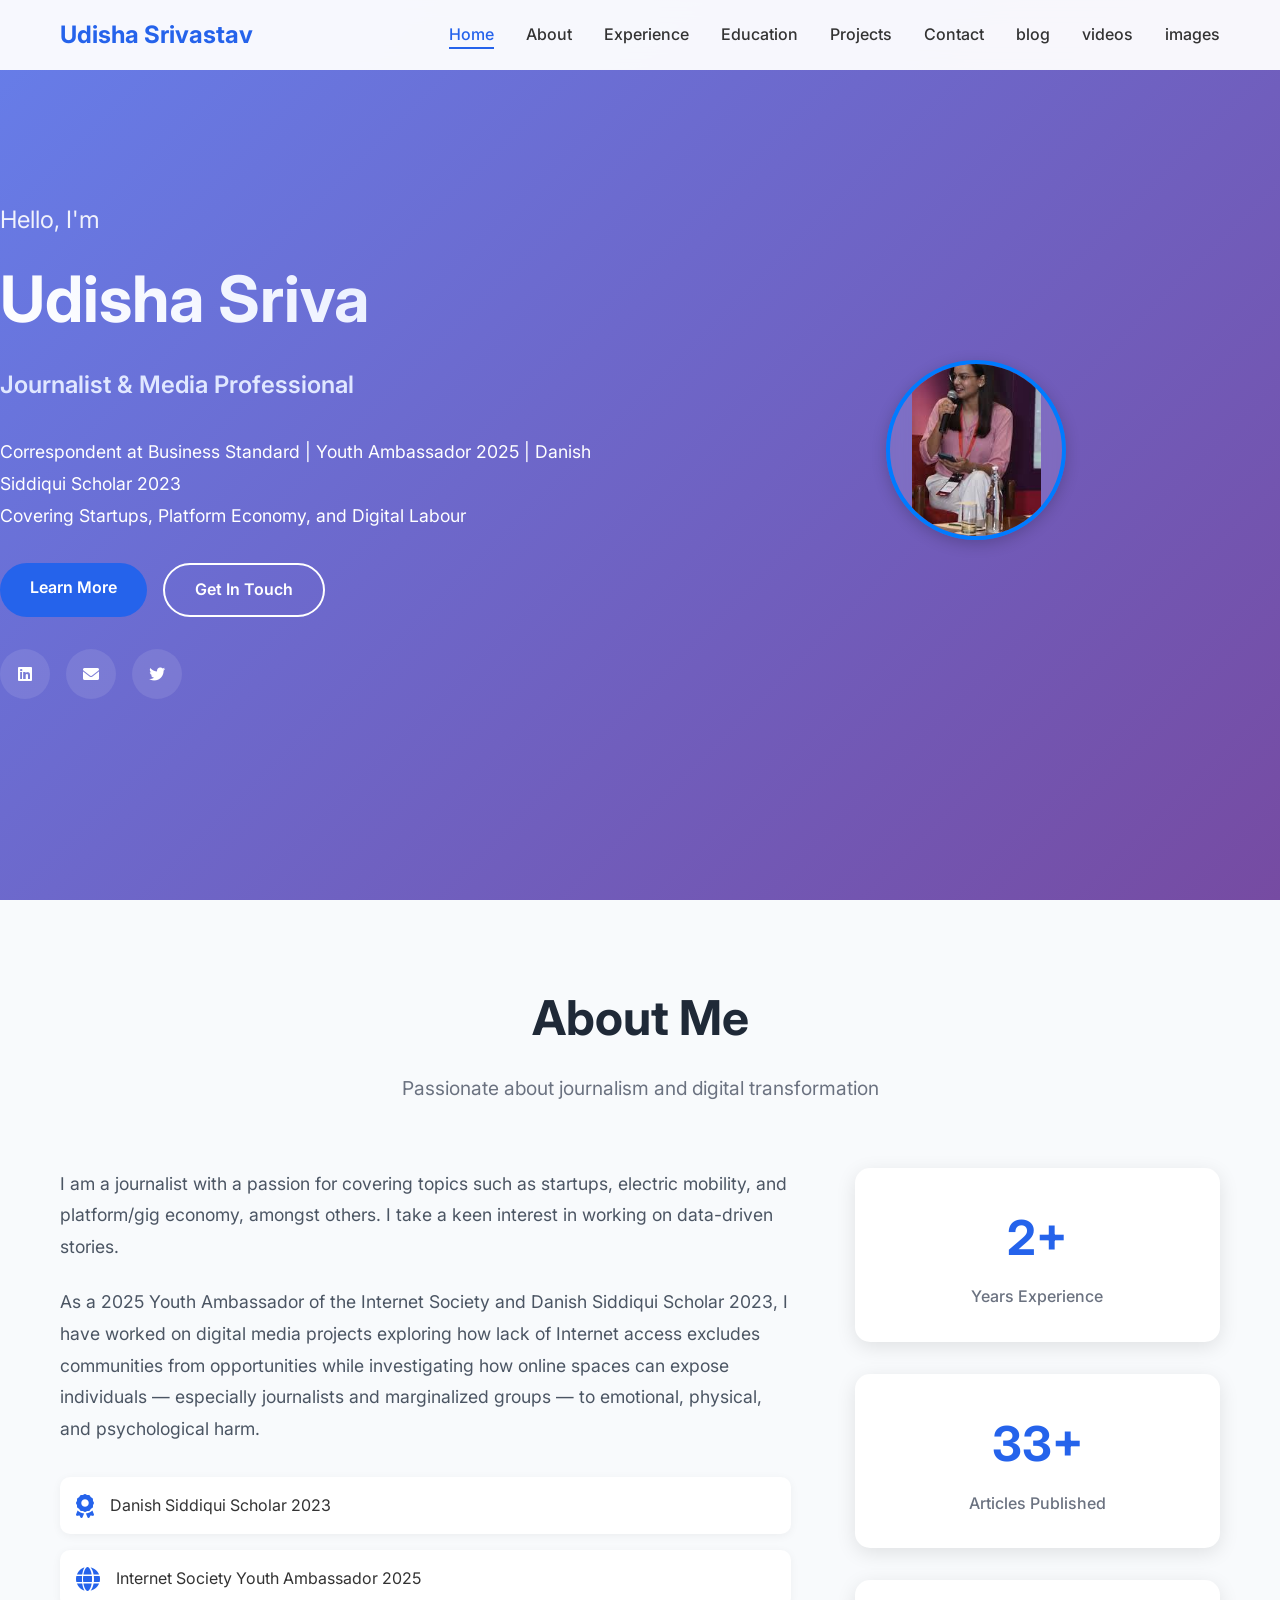
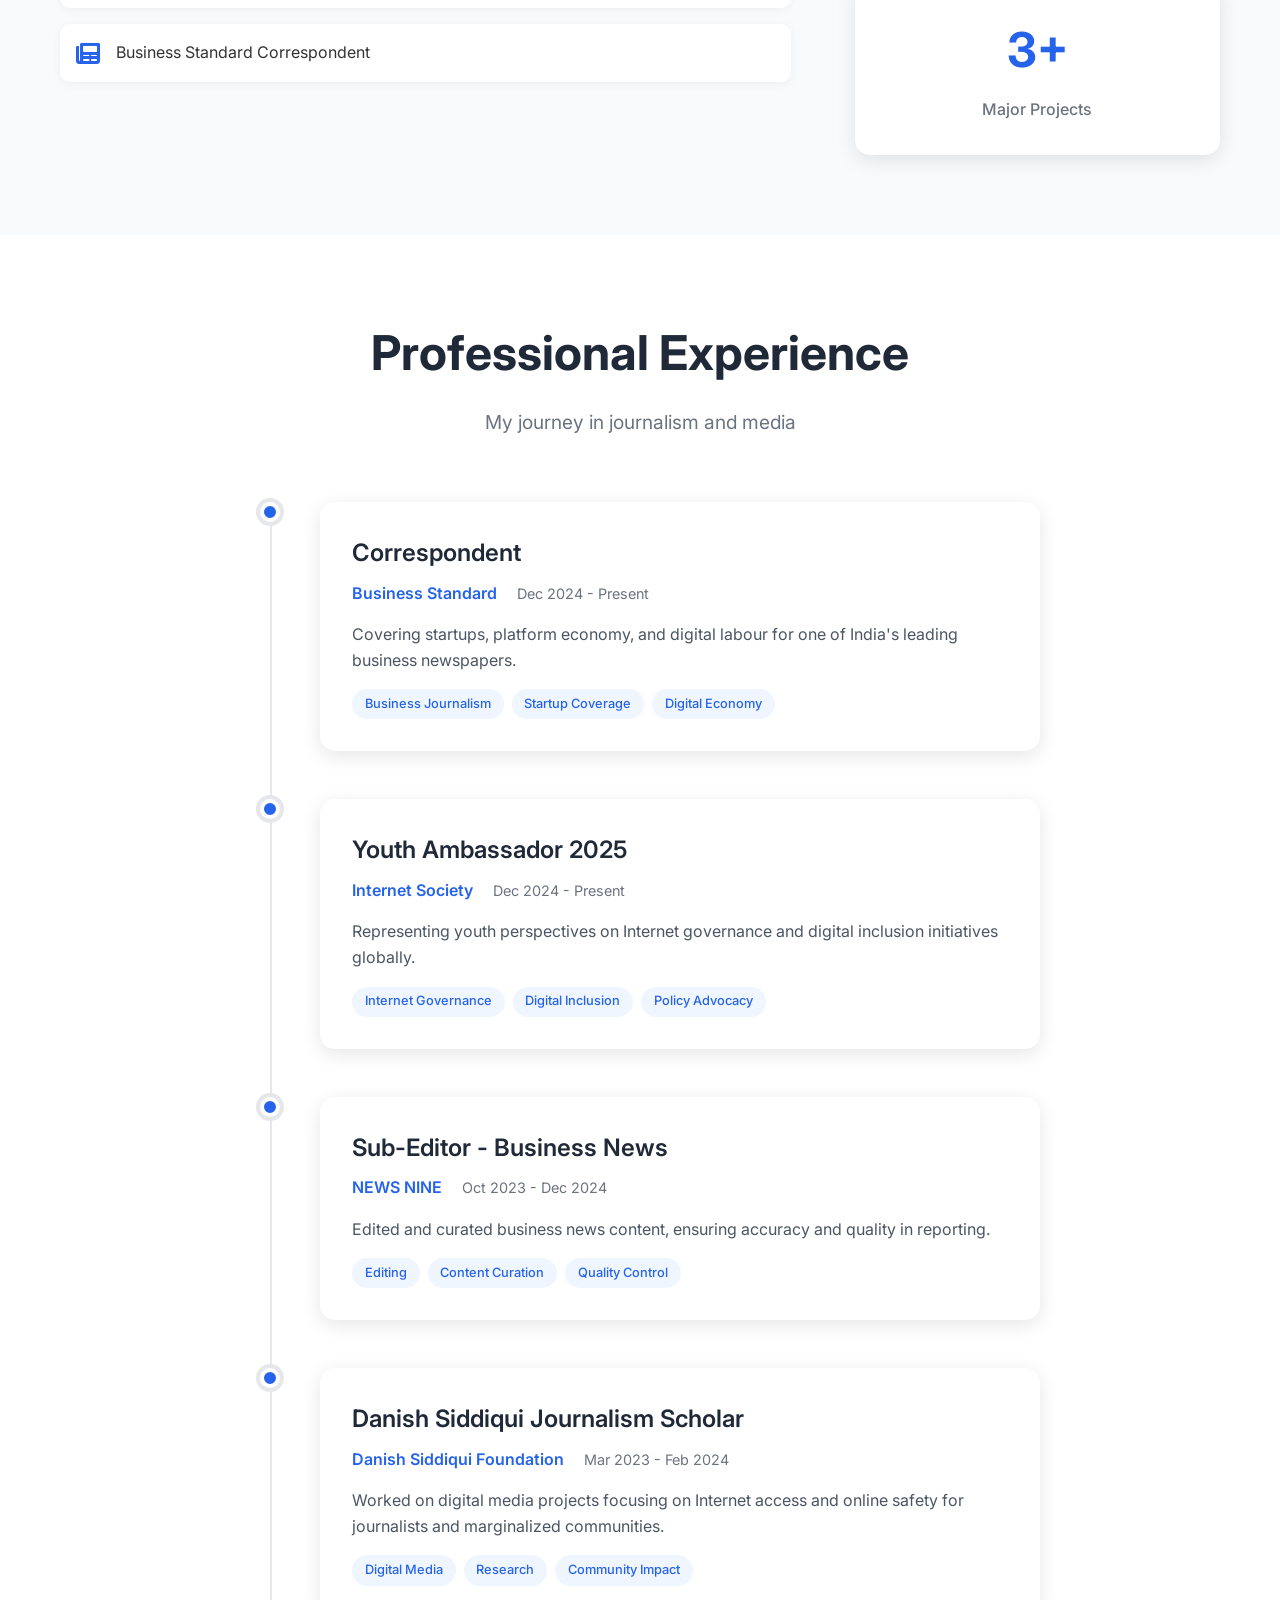
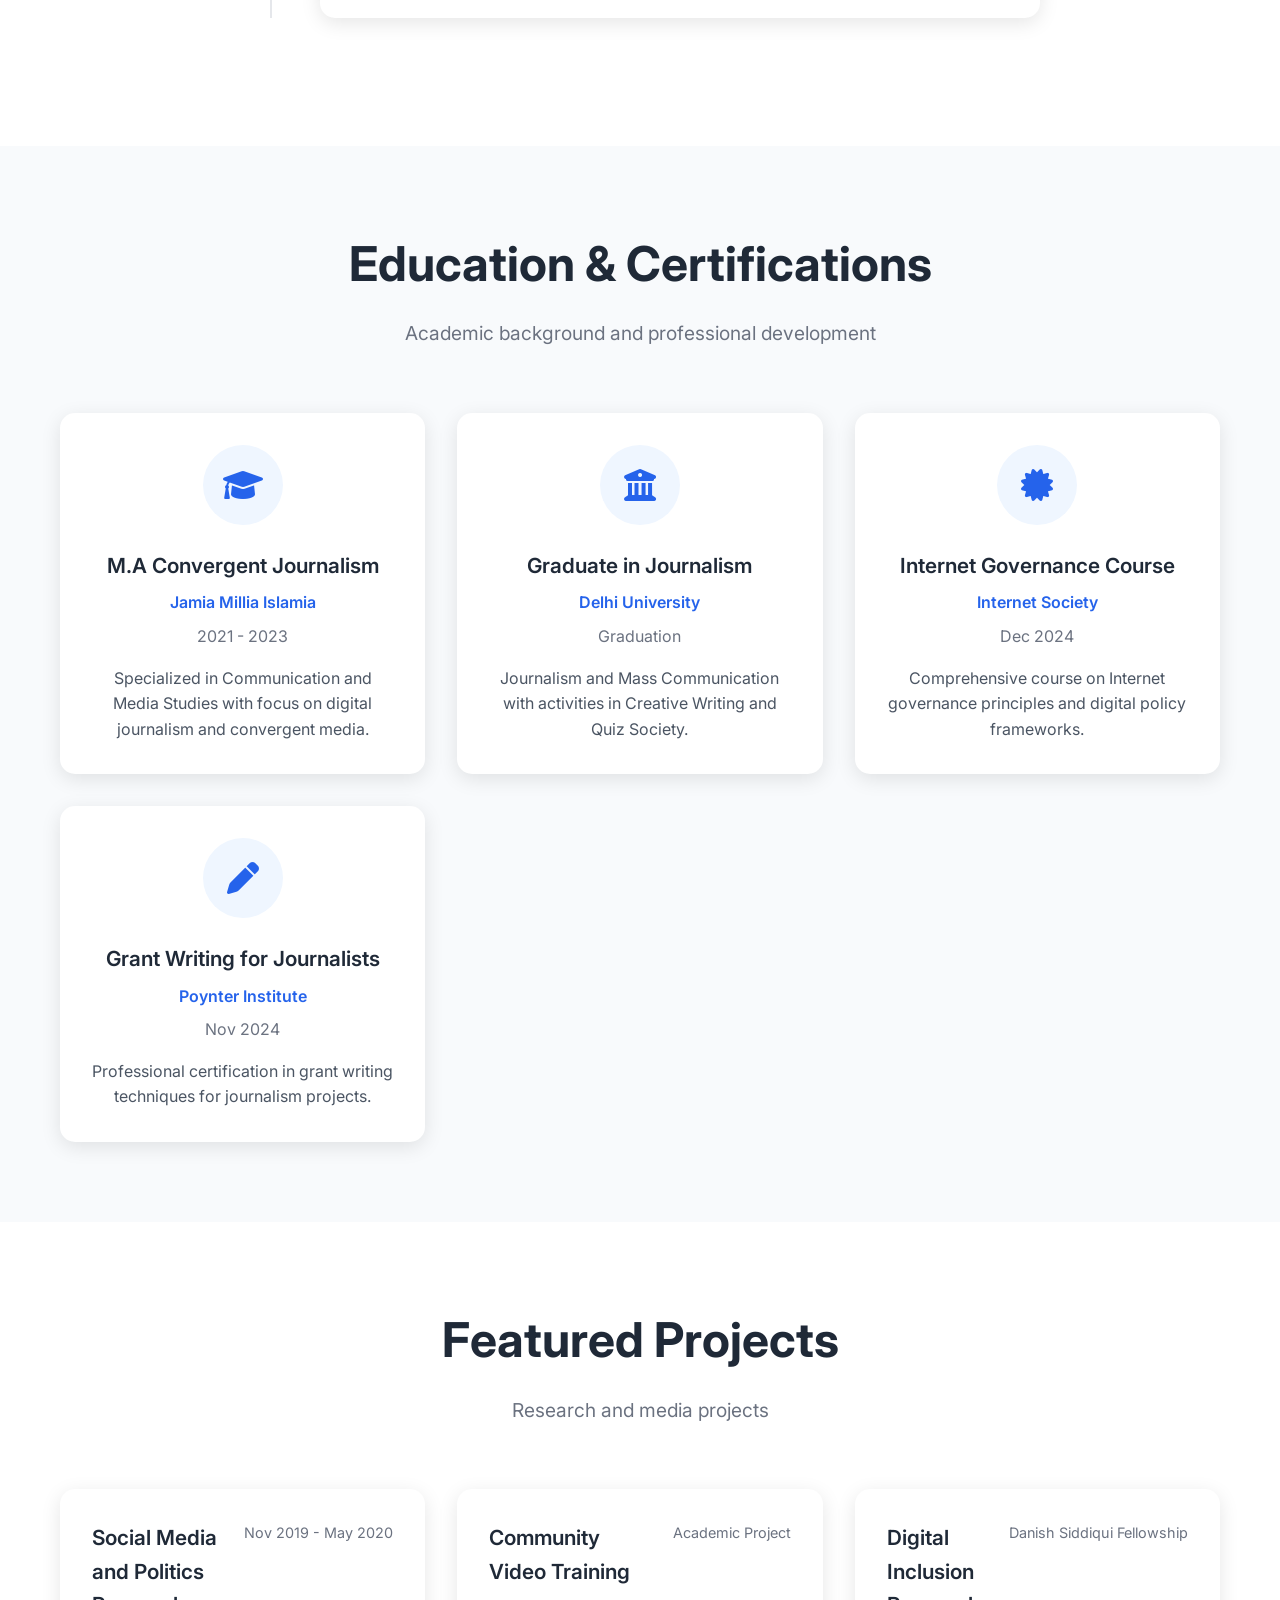
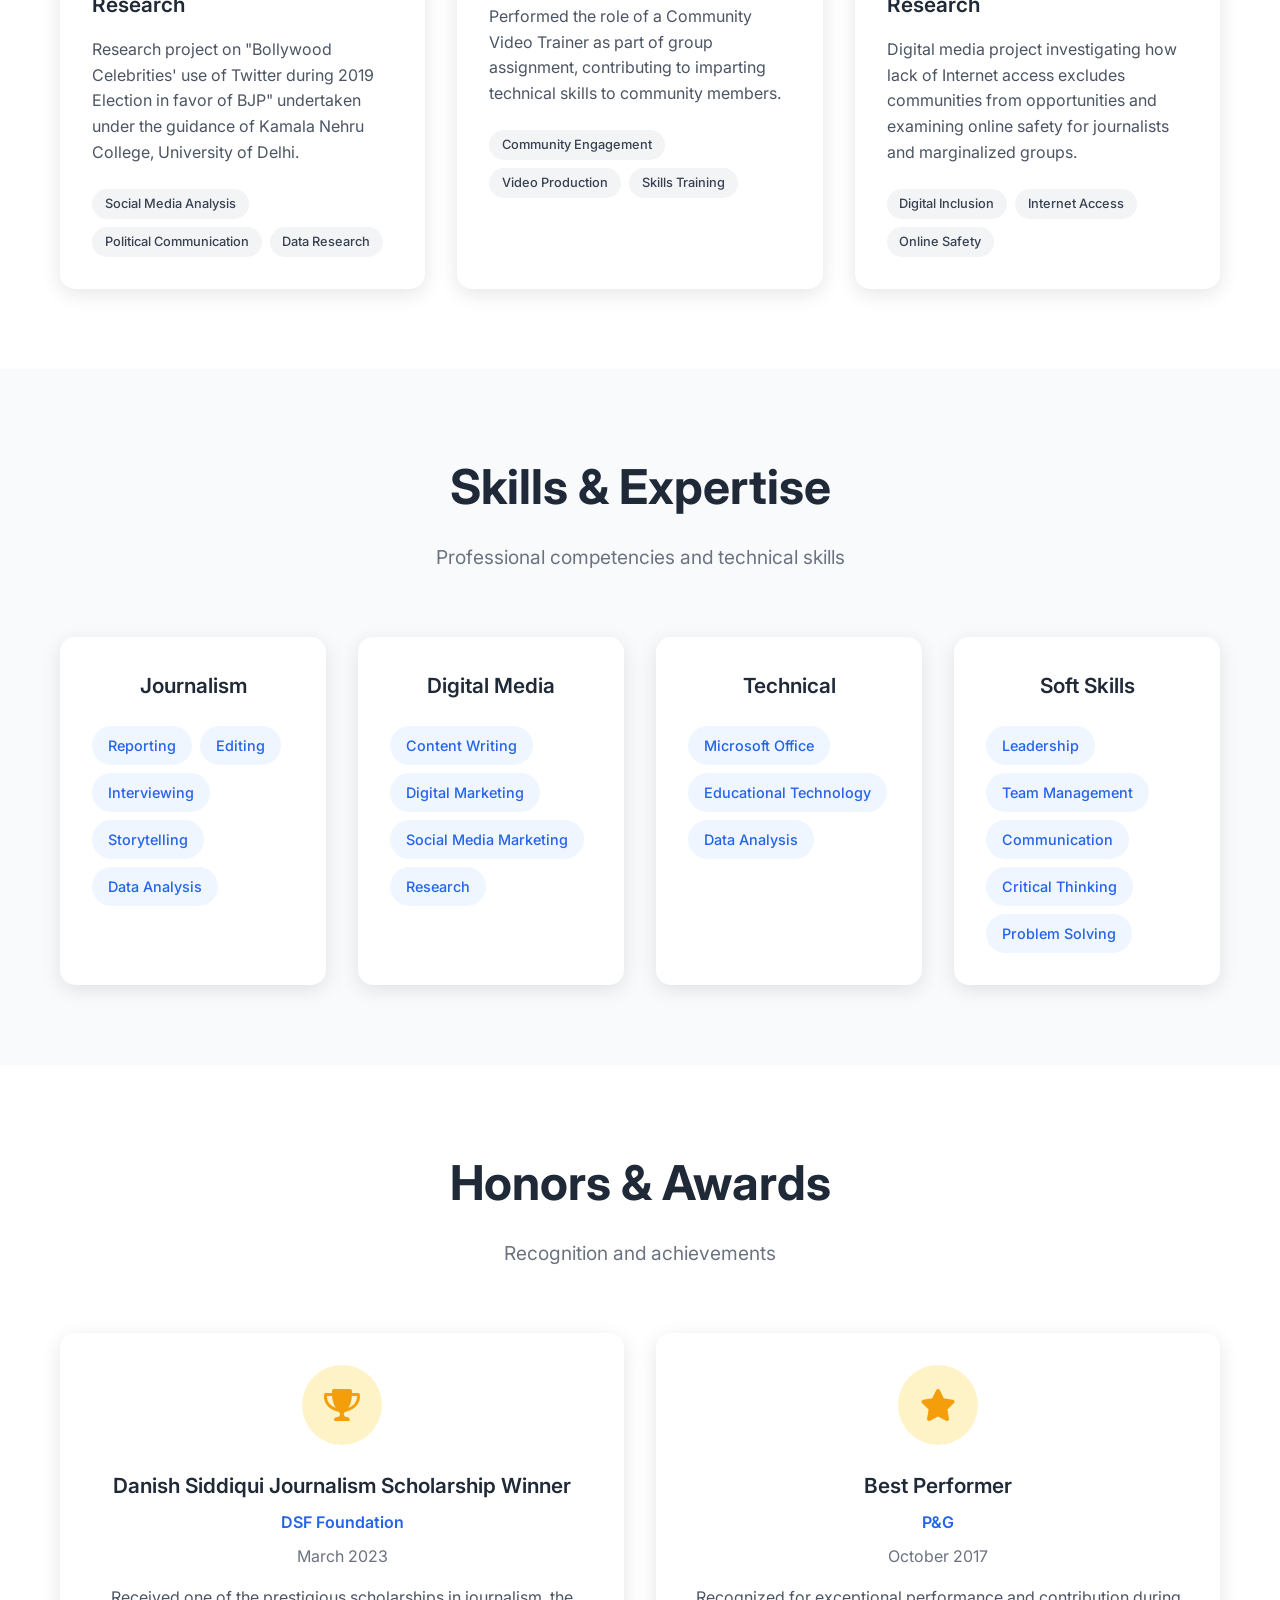
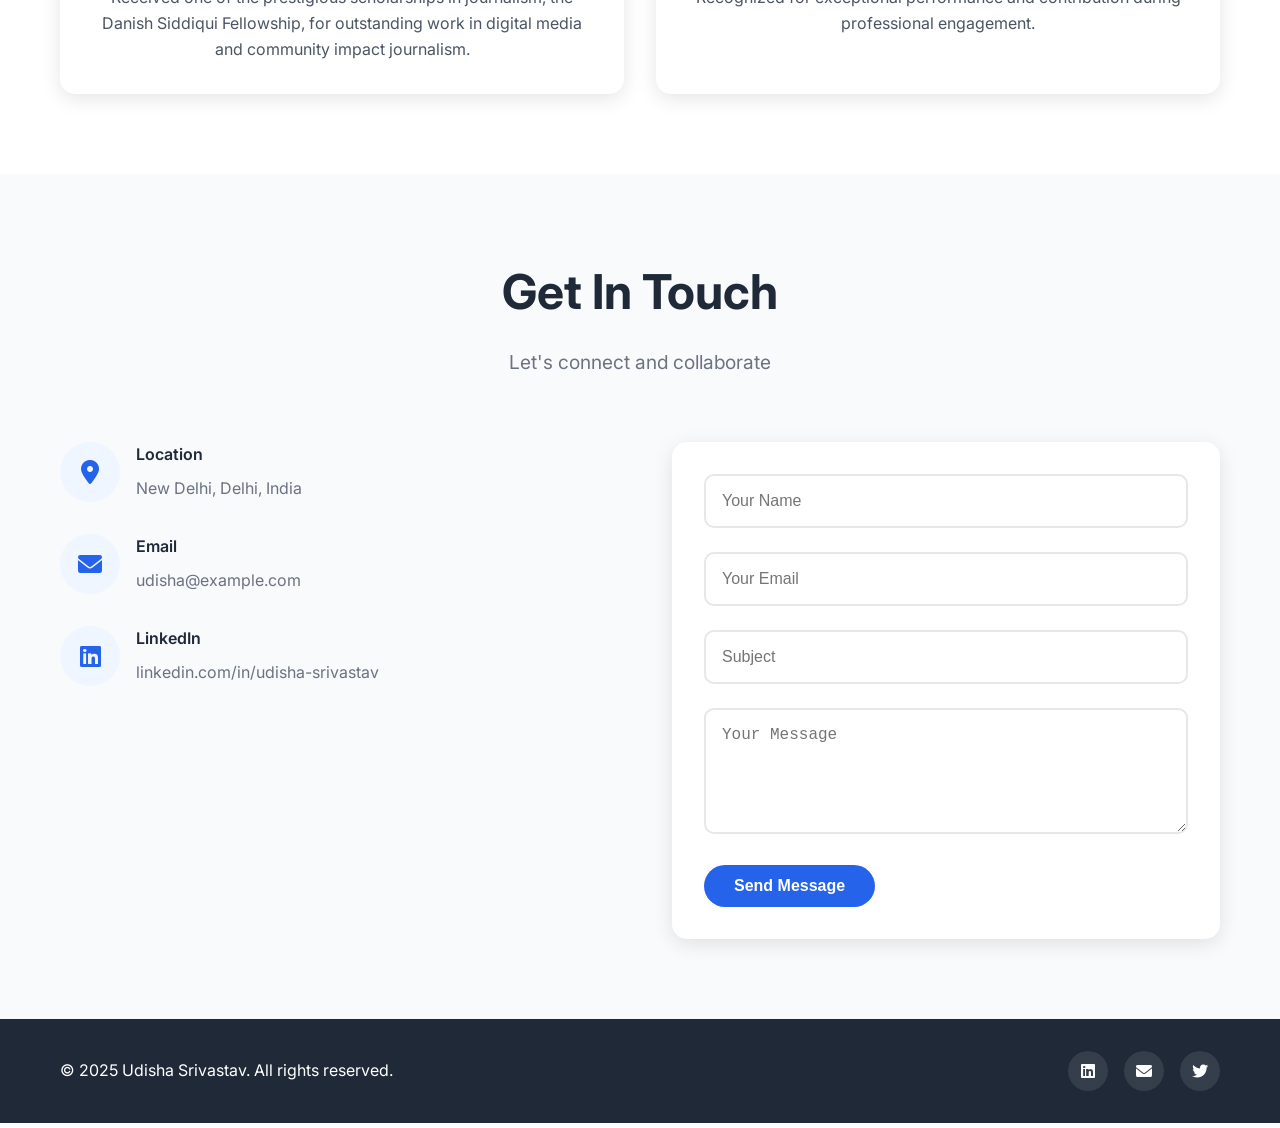
==== commit 8350fb7b: "Update: portfolio images and layout improvements" ====
--- a/index.html
+++ b/index.html
@@ -82,9 +82,11 @@
                 </div>
             </div>
             <div class="hero-image">
-                <div class="hero-image-placeholder">
-                    <i class="fas fa-user-circle"></i>
-                </div>
+  <div class="hero-image-placeholder">
+    <img src="udisha-images\img1.jpg" alt="Profile Picture">
+  </div>
+</div>
+
             </div>
         </div>
     </section>
--- a/styles.css
+++ b/styles.css
@@ -1101,4 +1101,100 @@
 ::-webkit-scrollbar-thumb:hover {
     background: #1d4ed8;
 }
-
+<style>
+  .gallery {
+    display: flex;
+    flex-wrap: wrap;
+    justify-content: center;
+    gap: 15px;
+    padding: 20px;
+    background-color: #f5f5f5;
+  }
+
+  .gallery img {
+    max-width: 100%;
+    height: auto;
+    width: 250px;
+    border-radius: 10px;
+    box-shadow: 0 4px 10px rgba(0, 0, 0, 0.1);
+    transition: transform 0.3s ease;
+  }
+
+  .gallery img:hover {
+    transform: scale(1.05);
+    box-shadow: 0 6px 20px rgba(0, 0, 0, 0.2);
+  }
+
+  @media screen and (max-width: 768px) {
+    .gallery img {
+      width: 45%;
+    }
+  }
+
+  @media screen and (max-width: 480px) {
+    .gallery img {
+      width: 90%;
+    }
+  }
+</style>
+<style>
+  .gallery {
+    display: flex;
+    flex-wrap: wrap;
+    justify-content: center;
+    gap: 15px;
+    padding: 20px;
+    background-color: #f5f5f5;
+  }
+
+  .gallery img {
+    max-width: 100%;
+    height: auto;
+    width: 250px;
+    border-radius: 10px;
+    box-shadow: 0 4px 10px rgba(0, 0, 0, 0.1);
+    transition: transform 0.3s ease;
+  }
+
+  .gallery img:hover {
+    transform: scale(1.05);
+    box-shadow: 0 6px 20px rgba(0, 0, 0, 0.2);
+  }
+
+  @media screen and (max-width: 768px) {
+    .gallery img {
+      width: 45%;
+    }
+  }
+
+  @media screen and (max-width: 480px) {
+    .gallery img {
+      width: 90%;
+    }
+  }
+</style>
+<style>
+.hero-image {
+  display: flex;
+  justify-content: center;
+  align-items: center;
+  padding: 20px;
+}
+
+.hero-image-placeholder {
+  width: 180px;
+  height: 180px;
+  border-radius: 50%;          /* makes the container circular */
+  overflow: hidden;            /* hides anything outside the circle */
+  border: 4px solid #007BFF;   /* optional border */
+  box-shadow: 0 4px 15px rgba(0, 0, 0, 0.2); /* optional shadow */
+}
+
+.hero-image-placeholder img {
+  width: 75%;
+  height: 100%;
+  object-fit: cover;           /* fills circle nicely */
+  display: block;
+}
+</style>
+
